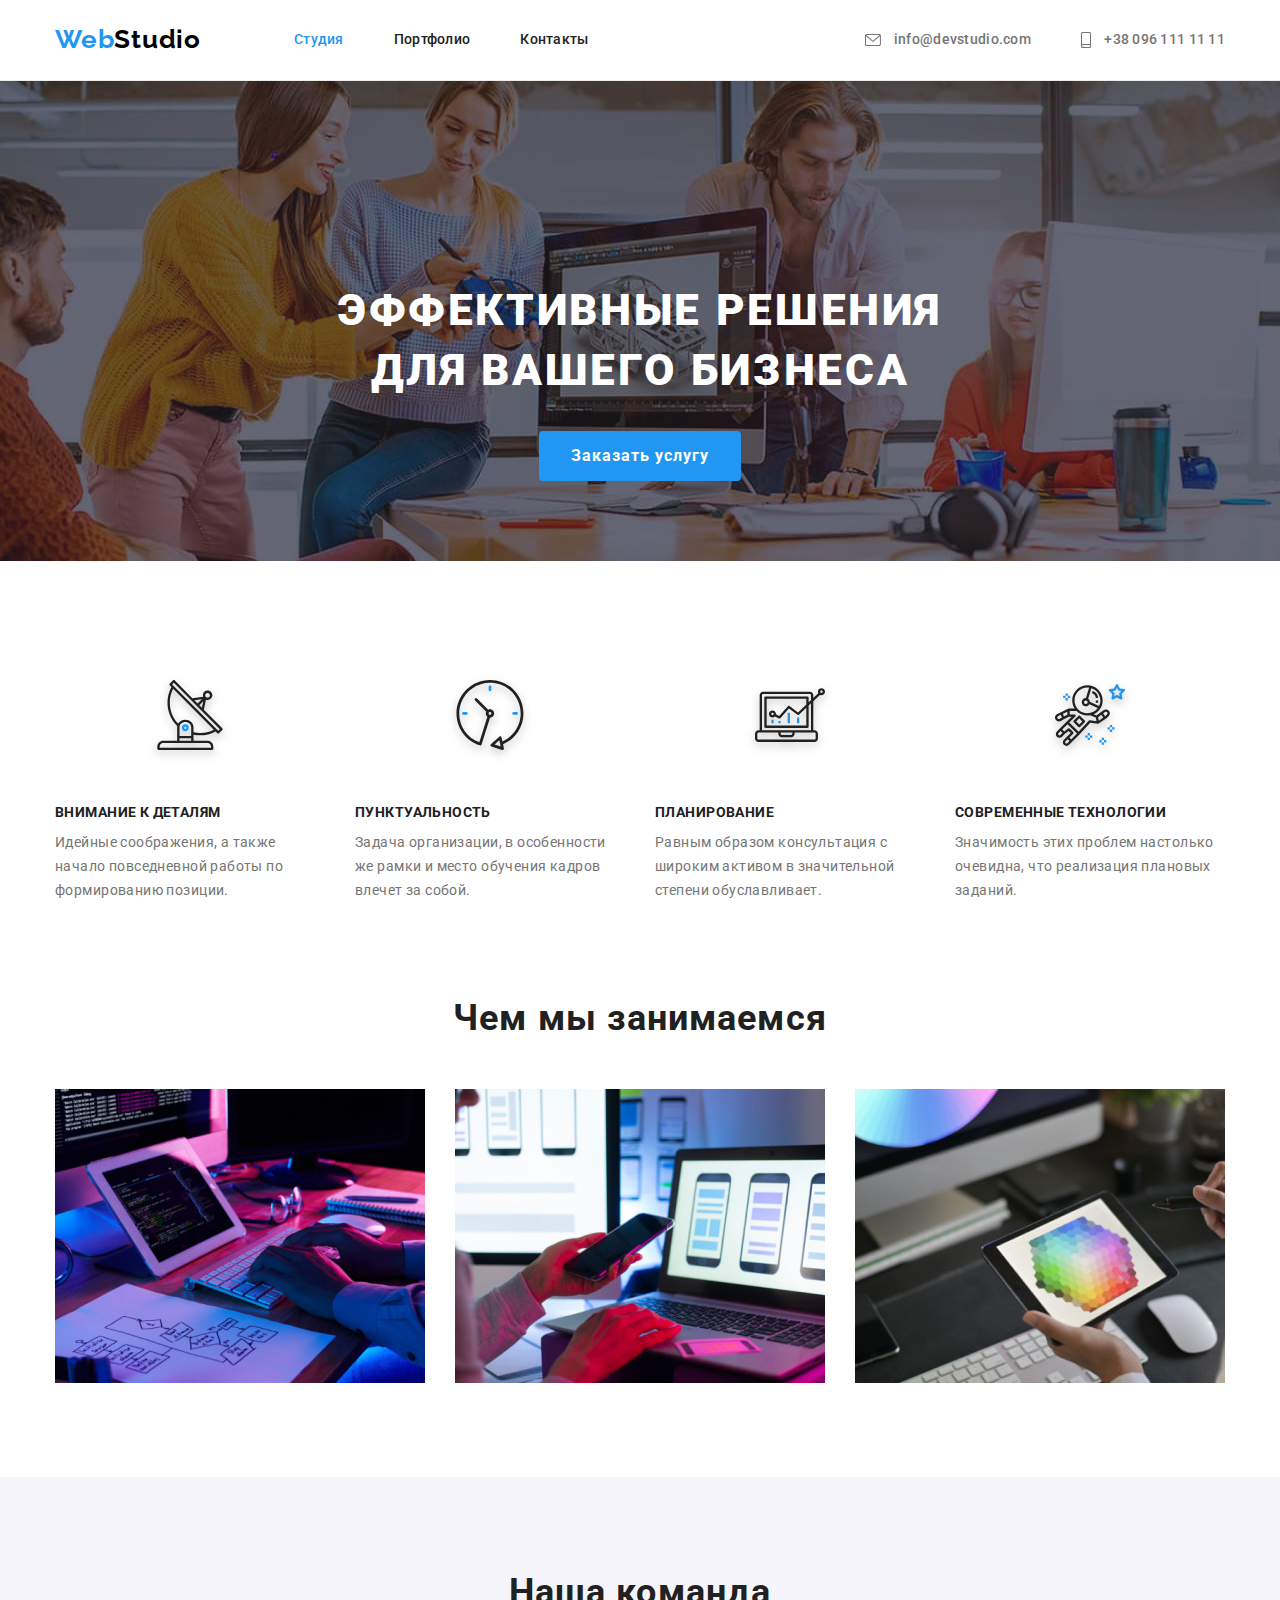
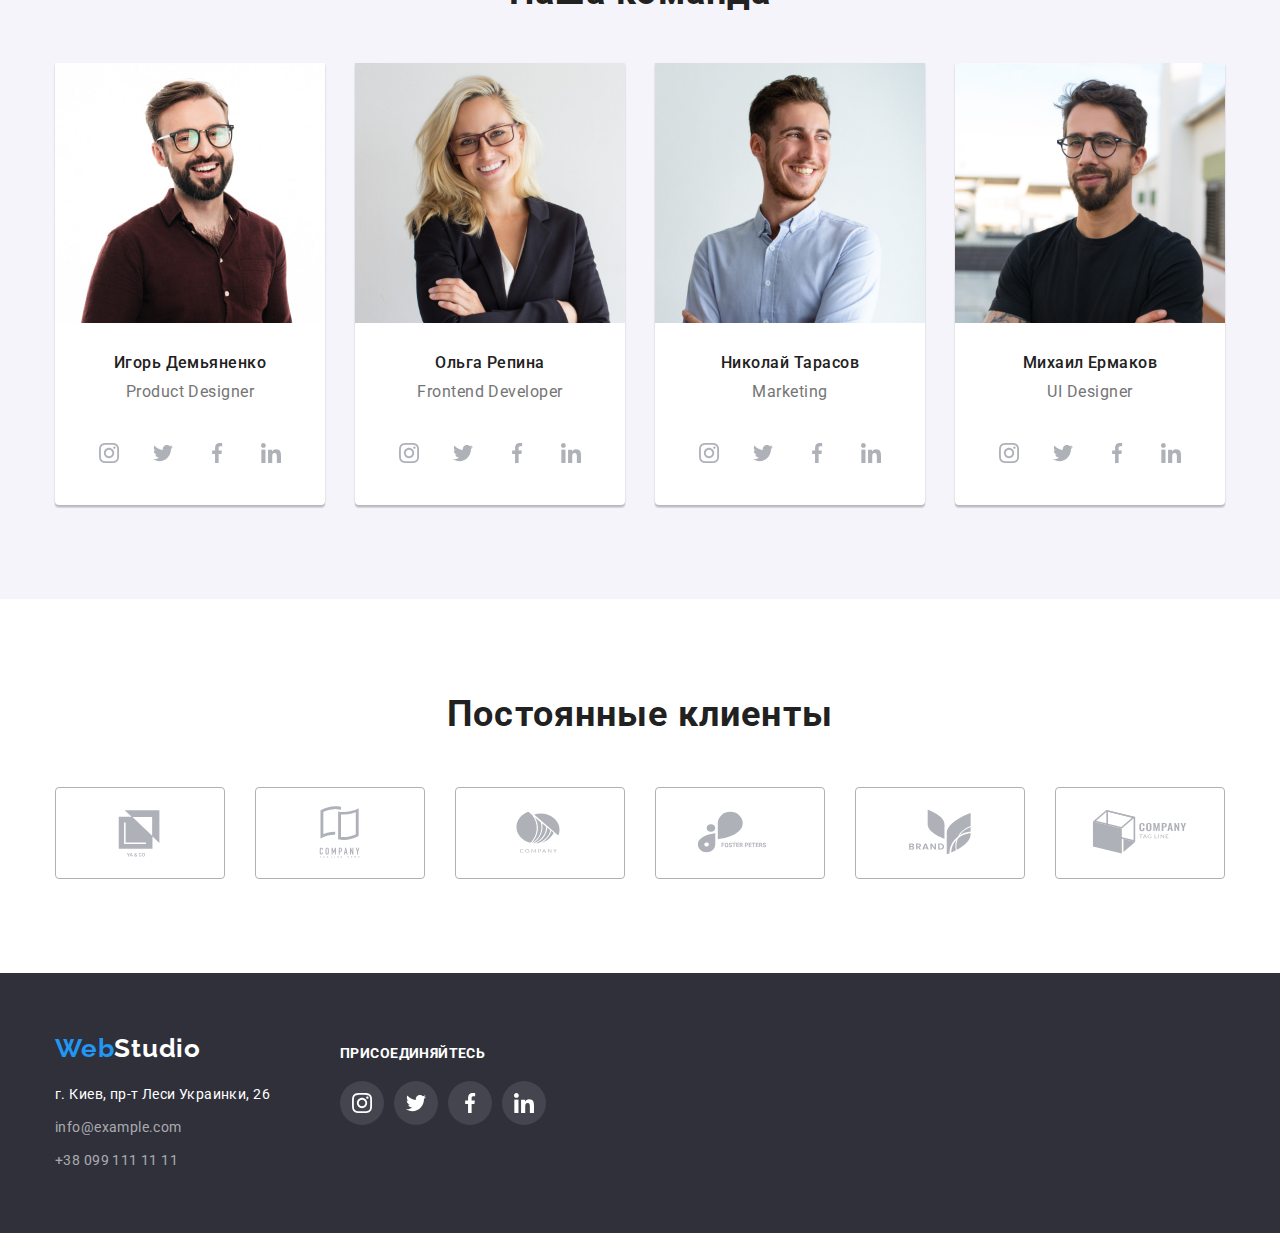
==== index.html @ 2d682869 "Копирует файлы из ДЗ-4 в ДЗ-5" ====
<!DOCTYPE html>
<html lang="ru">
<head>
  <meta charset="UTF-8" />
  <meta http-equiv="X-UA-Compatible" content="IE=edge" />
  <meta name="viewport" content="width=device-width, initial-scale=1.0" />
  <link rel="preconnect" href="https://fonts.googleapis.com">
  <link rel="preconnect" href="https://fonts.gstatic.com" crossorigin>
  <link href="https://fonts.googleapis.com/css2?family=Raleway:wght@700&family=Roboto:wght@400;500;700;900&display=swap" rel="stylesheet">
  <title>Document</title>
  <link rel="stylesheet" href="https://cdnjs.cloudflare.com/ajax/libs/modern-normalize/1.0.0/modern-normalize.min.css" />
  <link rel="stylesheet" href="./css/styles.css" />
</head>
<body>
  <!-- Header -->
  <header class="head">
    <div class="container head-navigation">
      <nav class="head-navigation">
        <a href="index.html" lang="en" class="head-navigation-logo link">Web<span class="head-navigation-logo-span">Studio</span></a>
        <ul class="head-navigation-list list">
          <li class="head-navigation-item"><a href="./index.html" class="head-navigation-list-link current link">Студия</a></li>
          <li class="head-navigation-item"><a href="./portfolio.html" class="head-navigation-list-link link">Портфолио</a></li>
          <li class="head-navigation-item"><a href=" " class="head-navigation-list-link link">Контакты</a></li>
        </ul>
      </nav>
      <!-- Header contacts -->
      <ul class="head-navigation-contacts list">
        <li class="head-navigation-contacts-item">
          <a href="mailto:info@devstudio.com" class="head-navigation-contacts-link link">
            <svg width="16px" height="12px" class="head-contacts-icon">
              <use href="./images/icons.svg#icon-11"></use>
            </svg>
            info@devstudio.com
          </a>
        </li>
        <li class="head-navigation-contacts-item">
          <a href="tel:+380961111111" class="head-navigation-contacts-link link">
            <svg width="10" height="16" class="head-contacts-icon">
              <use href="./images/icons.svg#icon-12 "></use>
            </svg>
            +38 096 111 11 11
          </a>
        </li>
      </ul>
    </div>
  </header> 
  <main>
    <!-- Герой -->
    <section class="hero">
      <div class="container">
        <h1 class="hero-main">Эффективные решения для вашего бизнеса</h1>
        <button type="button" class="hero-button" >Заказать услугу</button>
      </div>
    </section>
    <!-- Наши преимущества -->
    <section class="benefits">
      <div class="container">
        <h2 class="title-hide">Наши преимущества</h2>
        <ul class="benefits-list list">
          <li class="benefits-list-item">
            <div class="benefits-content">
              <svg width="70px" height="70px" class="benefits-icon">
                <use href="./images/icons.svg#icon-21"></use>
              </svg>
            </div>
            <h3 class="benefits-list-item-title">Внимание к деталям</h3>
            <p class="benefits-list-item-text">Идейные соображения, а также начало повседневной работы по формированию позиции.</p>
          </li>
          <li class="benefits-list-item">
            <div class="benefits-content">
              <svg width="70" height="70" class="benefits-icon">
                <use href="./images/icons.svg#icon-22"></use>
              </svg>
            </div>
            <h3 class="benefits-list-item-title">Пунктуальность</h3>
            <p class="benefits-list-item-text">Задача организации, в особенности же рамки и место обучения кадров влечет за собой.</p>
          </li>
          <li class="benefits-list-item">
            <div class="benefits-content">
              <svg width="70" height="70" class="benefits-icon">
                <use href="./images/icons.svg#icon-23"></use>
              </svg>
            </div>
            <h3 class="benefits-list-item-title">Планирование</h3>
            <p class="benefits-list-item-text">Равным образом консультация с широким активом в значительной степени обуславливает.</p>
          </li>
          <li class="benefits-list-item">
            <div class="benefits-content">
              <svg width="70" height="70" class="benefits-icon">
                <use href="./images/icons.svg#icon-24"></use>
              </svg>
            </div>
            <h3 class="benefits-list-item-title">Современные технологии</h3>
            <p class="benefits-list-item-text">Значимость этих проблем настолько очевидна, что реализация плановых заданий.</p>
          </li>
        </ul>
      </div>
    </section>
    <!-- Чем мы занимаемся -->
    <section class="wawd">
      <div class="container doing">
        <h2 class="doing-title">Чем мы занимаемся</h2>
        <ul class="doing-list list">
          <li class="doing-list-item">
            <img class="doing-list-item-image"
            src="./images/img_01.jpg"
            alt="Разработка програмного обеспечения"
            height="294"
            />
          </li>
          <li class="doing-list-item">
            <img class="doing-list-item-image"
            src="./images/img_02.jpg"
            alt="Тестирование мобильного приложения"
            height="294"
            />
          </li>
          <li class="doing-list-item">
            <img class="doing-list-item-image"
            src="./images/img_03.jpg"
            alt="Работа с палитрой цветов"
            height="294"
            />
          </li>
        </ul>
      </div>
    </section>
    <!-- Наша команда -->
    <section class="our-team">
      <div class="container">
        <h2 class="team-title">Наша команда</h2>
        <ul class="team-list list">
          <li class="team-list-item">
            <img
              src="./images/img_04.jpg"
              alt="фото-Игорь-Демьяненко"
              width="270"
            />
            <div class="team-content">
              <h3 class="team-list-item-teammate">Игорь Демьяненко</h3>
              <p class="team-list-item-position" lang="en">Product Designer</p>
            </div>
            <ul class="masters-soc-list list">
              <li class="masters-soc-item">
                <a href="" class="masters-soc-link link">
                  <svg width="20px" height="20px" class="master-soc-icon">
                    <use href="./images/icons.svg#icon-31"></use>
                  </svg>
                </a>
              </li>
              <li class="masters-soc-item">
                <a href="" class="masters-soc-link link">
                  <svg width="20px" height="20px" class="master-soc-icon">
                    <use href="./images/icons.svg#icon-32"></use>
                  </svg>
                </a>
              </li>
              <li class="masters-soc-item">
                <a href="" class="masters-soc-link link">
                  <svg width="20px" height="20px" class="master-soc-icon">
                    <use href="./images/icons.svg#icon-33"></use>
                  </svg>
                </a>
              </li>
              <li class="masters-soc-item">
                <a href="" class="masters-soc-link link">
                  <svg width="20px" height="20px" class="master-soc-icon">
                    <use href="./images/icons.svg#icon-34"></use>
                  </svg>
                </a>
              </li>
            </ul>
          </li>
          <li class="team-list-item">
            <img
              src="./images/img_05.jpg"
              alt="фото-Ольга-Репна"
              width="270"
            />
            <div class="team-content">
              <h3 class="team-list-item-teammate">Ольга Репина</h3>
              <p class="team-list-item-position" lang="en">Frontend Developer</p>
            </div>
            <ul class="masters-soc-list list">
              <li class="masters-soc-item">
                <a href="" class="masters-soc-link link">
                  <svg width="20px" height="20px" class="master-soc-icon">
                    <use href="./images/icons.svg#icon-31"></use>
                  </svg>
                </a>
              </li>
              <li class="masters-soc-item">
                <a href="" class="masters-soc-link link">
                  <svg width="20px" height="20px" class="master-soc-icon">
                    <use href="./images/icons.svg#icon-32"></use>
                  </svg>
                </a>
              </li>
              <li class="masters-soc-item">
                <a href="" class="masters-soc-link link">
                  <svg width="20px" height="20px" class="master-soc-icon">
                    <use href="./images/icons.svg#icon-33"></use>
                  </svg>
                </a>
              </li>
              <li class="masters-soc-item">
                <a href="" class="masters-soc-link link">
                  <svg width="20px" height="20px" class="master-soc-icon">
                    <use href="./images/icons.svg#icon-34"></use>
                  </svg>
                </a>
              </li>
            </ul>
          </li>
          <li class="team-list-item">
            <img
              src="./images/img_06.jpg"
              alt="фото-Николай-Тарасов"
              width="270"
            />
            <div class="team-content">
              <h3 class="team-list-item-teammate">Николай Тарасов</h3>
              <p class="team-list-item-position" lang="en">Marketing</p>
            </div>
            <ul class="masters-soc-list list">
              <li class="masters-soc-item">
                <a href="" class="masters-soc-link link">
                  <svg width="20px" height="20px" class="master-soc-icon">
                    <use href="./images/icons.svg#icon-31"></use>
                  </svg>
                </a>
              </li>
              <li class="masters-soc-item">
                <a href="" class="masters-soc-link link">
                  <svg width="20px" height="20px" class="master-soc-icon">
                    <use href="./images/icons.svg#icon-32"></use>
                  </svg>
                </a>
              </li>
              <li class="masters-soc-item">
                <a href="" class="masters-soc-link link">
                  <svg width="20px" height="20px" class="master-soc-icon">
                    <use href="./images/icons.svg#icon-33"></use>
                  </svg>
                </a>
              </li>
              <li class="masters-soc-item">
                <a href="" class="masters-soc-link link">
                  <svg width="20px" height="20px" class="master-soc-icon">
                    <use href="./images/icons.svg#icon-34"></use>
                  </svg>
                </a>
              </li>
            </ul>
          </li>
          <li class="team-list-item">
            <img
              src="./images/img_07.jpg"
              alt="фото-Михаил-Ермаков"
              width="270"
            />
            <div class="team-content">
              <h3 class="team-list-item-teammate">Михаил Ермаков</h3>
              <p class="team-list-item-position" lang="en">UI Designer</p>
            </div>
            <ul class="masters-soc-list list">
              <li class="masters-soc-item">
                <a href="" class="masters-soc-link link">
                  <svg width="20px" height="20px" class="master-soc-icon">
                    <use href="./images/icons.svg#icon-31"></use>
                  </svg>
                </a>
              </li>
              <li class="masters-soc-item">
                <a href="" class="masters-soc-link link">
                  <svg width="20px" height="20px" class="master-soc-icon">
                    <use href="./images/icons.svg#icon-32"></use>
                  </svg>
                </a>
              </li>
              <li class="masters-soc-item">
                <a href="" class="masters-soc-link link">
                  <svg width="20px" height="20px" class="master-soc-icon">
                    <use href="./images/icons.svg#icon-33"></use>
                  </svg>
                </a>
              </li>
              <li class="masters-soc-item">
                <a href="" class="masters-soc-link link">
                  <svg width="20px" height="20px" class="master-soc-icon">
                    <use href="./images/icons.svg#icon-34"></use>
                  </svg>
                </a>
              </li>
            </ul>
          </li>
        </ul>
      </div>
    </section>
    <!-- Постоянные клиенты -->
    <section class="clients">
      <div class="container">
        <h2 class="clients-title">Постоянные клиенты</h2>
        <ul class="clients-list list">
          <li class="clients-item">
            <a href="" class="clients-link">
              <svg width="106px" height="60px" class="clients-icon">
                <use href="./images/icons.svg#icon-41"></use>
              </svg>
            </a>
          </li>
          <li class="clients-item">
            <a class="clients-link" href="">
              <svg width="106px" height="60px" class="clients-icon">
                <use href="./images/icons.svg#icon-42"></use>
              </svg>
            </a>
          </li>
          <li class="clients-item">
            <a class="clients-link" href="">
              <svg width="106px" height="60px" class="clients-icon">
                <use href="./images/icons.svg#icon-43"></use>
              </svg>
            </a>
          </li>
          <li class="clients-item">
            <a class="clients-link" href="">
              <svg width="106px" height="60px" class="clients-icon">
                  <use href="./images/icons.svg#icon-44"></use>
              </svg>
            </a>
          </li>
          <li class="clients-item">
            <a class="clients-link" href="">
              <svg width="106px" height="60px" class="clients-icon">
                <use href="./images/icons.svg#icon-45"></use>
              </svg>
            </a>
          </li>
          <li class="clients-item">
            <a class="clients-link" href="">
              <svg width="106px" height="60px" class="clients-icon">
                <use href="./images/icons.svg#icon-46"></use>
              </svg>
            </a>
          </li>
        </ul>
      </div>
    </section>
  </main>
  <!-- Подвал -->
  <footer class="basement">
    <div class="container basement-container">
      <div class="footer-column">
        <a href="index.html" class="basement-link link"><span lang="en">Web<span class="basement-link-span">Studio</span></span></a>
        <address class="basement-adress">
          <p class="basement-adress-post">г. Киев, пр-т Леси Украинки, 26</p>
          <ul class="basement-adress-mt list">
            <li class="basement-adress-item">
              <a href="mailto:info@example.com" class="basement-adress-mt-link link">info@example.com</a>
            </li>
            <li class="basement-adress-item">
              <a href="tel:+380991111111" class="basement-adress-mt-link link">+38 099 111 11 11</a>
            </li>
          </ul>
        </address>
      </div>
      <div class="footer-column">
        <p class="socials-text">Присоединяйтесь</p>
        <ul class="socials-list list">
          <li class="socials-item">
            <a class="socials-link" href="">
              <svg width="20px" height="20px" class="socials-icon">
                <use href="./images/icons.svg#icon-31"></use>
              </svg>
            </a>
          </li>
          <li class="socials-item">
            <a class="socials-link" href="">
              <svg width="20px" height="20px" class="socials-icon">
                <use href="./images/icons.svg#icon-32"></use>
              </svg>
            </a>
          </li>
          <li class="socials-item">
            <a class="socials-link" href="">
              <svg width="20px" height="20px" class="socials-icon">
                <use href="./images/icons.svg#icon-33"></use>
              </svg>
            </a>
          </li>
          <li class="socials-item">
            <a class="socials-link" href="">
              <svg width="20px" height="20px" class="socials-icon">
                <use href="./images/icons.svg#icon-34"></use>
              </svg>
            </a>
          </li>
        </ul>
      </div>
    </div>
  </footer>
</body>
</html>
---- css/styles.css ----
:root {
  --color-head: #212121;
  --color-accent: #2196F3;
  --color-hover: #188CE8;
  --color-black: #000000;
  --color-gray: #757575;
  --color-white: #FFFFFF;
  --color-team: #F5F4FA;
  --color-basement: #2F303A;
  --color-alpha: rgba(255, 255, 255, 0.6);
  --color-icon: #AFB1B8;
  --shadows: 0px 3px 1px rgba(0, 0, 0, 0.1), 0px 1px 2px rgba(0, 0, 0, 0.08), 0px 2px 2px rgba(0, 0, 0, 0.12);
}

body {
  font-family: 'Roboto', sans-serif;
  color: var(--color-white);
  background-color: var(--color-white);
}

/* Доп. класс для снятия подчеркиваний со ссылок */
.link {
  text-decoration: none
}

/* Доп. класс для удаления точек */
.list {
  padding: 0;
  margin: 0;
  list-style: none;
}

p, h1, h2, h3, h4, h5, h6 {
  margin: 0;
}

.container {
  width: 1200px;
  padding: 0 15px;
  margin: 0 auto;
}

img {
  display: block;
  max-width: 100%;
  height: auto;
}

/* ----------HEADER---------- */

.head {
  border-bottom: 1px solid #ececec;
  align-items: center;
}

.head-navigation {
  display: flex;
  align-items: center;
}

.head-navigation-logo {
  display: block;
  font-family: 'Raleway', sans-serif;
  font-weight: 700;
  font-size: 26px;
  line-height: 1.19;
  letter-spacing: 0.03em;
  color: var(--color-accent);
  padding: 24px 0 25px 0;
  margin-right: 93px;
}

.head-navigation-logo-span {
  color: var(--color-black);
}

.head-navigation-list {
  display: block;
  display: flex;
}

.head-navigation-item:not(:last-child) {
  margin-right: 50px;
}

.head-navigation-list-link {
  padding-top: 32px;
  padding-bottom: 32px;
  display: block;
  font-weight: 500;
  font-size: 14px;
  line-height: 1.14;
  letter-spacing: 0.02em;
  color: var(--color-head);
}

/* Подсветка текущей страницы */
.current {
  color: var(--color-accent);
}

.head-navigation-list-link:hover,
.head-navigation-list-link:focus {
  color: var(--color-accent);
}

.head-navigation-contacts {
  display: flex;
  margin-left: auto;
  align-items: center;
}

.head-navigation-contacts-item:not(:last-child) {
  margin-right: 50px;
}

.head-navigation-contacts-link {
  display: block;
  padding-top: 32px;
  padding-bottom: 32px;
  font-weight: 500;
  font-size: 14px;
  line-height: 1.14;  
  letter-spacing: 0.02em;
  color: var(--color-gray);
}

.head-navigation-contacts-link:focus,
.head-navigation-contacts-link:hover{
  color: var(--color-accent);
}

.head-contacts-icon {
  margin-right: 10px;
  vertical-align: middle;
  fill: currentColor;
  /* fill: rgba(175, 177, 184, 1); */
}

/* ----------ГЕРОЙ---------- */

.hero {
  max-width: 1600px;
  height: 480px;
  margin-left: auto;
  margin-right: auto;
  background-image: linear-gradient(
    to right,
    rgba(47, 48, 58, 0.4),
    rgba(47, 48, 58, 0.4)
  ),
  url(../images/img_00.jpg);
  background-position: center;
  background-repeat: no-repeat;
  padding: 200px 0;
  text-align: center;
  background-color: var(--color-basement);
}

.hero-main {
  width: 670px;
  margin: 0 auto 30px auto;
  font-family: 'Roboto';
  font-weight: 900;
  font-size: 44px;
  line-height: 1.36;
  text-align: center;
  letter-spacing: 0.06em;
  text-transform: uppercase;
  color: var(--color-white);
}

.hero-button {
  display: inline-block;
  padding: 10px 32px;
  border-radius: 4px;
  min-width: 200px;
  text-align: center;
  font-family: Inherit;
  font-weight: 700;
  font-size: 16px;
  line-height: 1.88;
  letter-spacing: 0.06em;
  border: none;
  background-color: var(--color-accent);
  color: var(--color-white);
  cursor: pointer;
}

.hero-button:hover,
.hero-button:focus {
background-color: var(--color-hover);
}

/* ----------НАШИ ПРИИМЦЩЕСТВА---------- */

/* Скрытый заголовок */
.title-hide {
  position: absolute;
  white-space: nowrap;
  width: 1px;
  height: 1px;
  overflow: hidden;
  border: 0;
  padding: 0;
  clip: rect(0 0 0 0);
  clip-path: inset(50%);
  margin: -1px;
}

.benefits {
  background-color: var(--color-white);
  padding-top: 94px;
  padding-bottom: 94px;
}

.benefits-list {
  display: flex;
  justify-content: space-between;
}

.benefits-list-item {
  flex-basis: calc((100% - 3 * 30px) / 4);
}

.benefits-content {
  display: flex;
  width: 270px;
  height: 120px;
  justify-content: center;
  align-items: center;
  background-color: var(--nav-button-backgroud-color);
  border-radius: 4px;
  margin-bottom: 30px;
}

.benefits-list-item + .benefits-list-item {
  margin-left: 30px;
}

.benefits-list-item-title {
  margin-bottom: 10px;
  font-size: 14px;
  line-height: 1.14;
  letter-spacing: 0.03em;
  text-transform: uppercase;
  color: var(--color-head);
}

.benefits-list-item-text {
  font-size: 14px;
  line-height: 1.71;
  letter-spacing: 0.03em;
  color: var(--color-gray);
}

.benefits-icon{
  border-radius: 4px;
  filter: drop-shadow(0px 4px 4px rgba(0, 0, 0, 0.25));
}

/* ----------ЧЕМ МЫ ЗАНИМАЕМСЯ---------- */

.wawd {
  padding-bottom: 94px;
}

.doing-title {
  margin-bottom: 50px;
  font-size: 36px;
  line-height: 1.17;
  text-align: center;
  letter-spacing: 0.03em;
  color: var(--color-head);
}

.doing-list {
  display: flex;
}

.doing-list-item:not(:last-child) {
  margin-right: 30px;
}

/* 2й вариант */
/* .doing-list-item + .doing-list-item{
  margin-left: 30px;
} */

/* ----------НАША КОМАНДА---------- */

.our-team{
  background-color: var(--color-team);
  padding-top: 94px;
  padding-bottom: 94px; 
  }

.team-title {
  margin-bottom: 50px;
  font-size: 36px;
  line-height: 1.17;
  text-align: center;
  letter-spacing: 0.03em;
  color: var(--color-head);
}

.team-list {
  display: flex;
}

.team-list-item {
  min-width: 270px;
  box-shadow: var(--shadows);
  border-radius: 0px 0px 4px 4px;
  background-color: var(--color-white);
}

.team-list-item + .team-list-item{
  margin-left: 30px;
}

.team-content {
  padding-bottom: 30px;
  padding-top: 30px;
}

.team-list-item-teammate {
  margin-bottom: 10px;
  font-weight: 500;
  font-size: 16px;
  line-height: 1.19;
  text-align: center;
  letter-spacing: 0.03em;
  color: var(--color-head);
}

.team-list-item-position {
  font-size: 16px;
  line-height: 1.19;
  text-align: center;
  letter-spacing: 0.03em;
  color: var(--color-gray);   
}

.masters-soc-list {
  display: flex;
  justify-content: center;
  padding-bottom: 30px;
}

.masters-soc-item {
  width: 44px;
  height: 44px;
  margin-left: 10px;
}

.masters-soc-link {
  display: flex;
  align-items: center;
  justify-content: center;
  width: 100%;
  height: 100%;
  border-radius: 50%;
}

.masters-soc-item:first-child {
  margin-left: 0;
}

.master-soc-icon {
  fill: rgba(175, 177, 184, 1);
}

.masters-soc-link:hover,
.masters-soc-link:focus{
  background-color: var(--color-accent);
}

.masters-soc-link:hover .master-soc-icon,
.masters-soc-link:focus .master-soc-icon {
  fill: var(--color-white);
}

/* ----------Портфолио---------- */

.filter {
  padding: 94px 0;
}

.btns {
  display: flex;
  justify-content: center;
  margin-bottom: 50px;
}

.btns-item + .btns-item {
  margin-left: 10px;
}

.btns-item-klick {
  font-family: Inherit;
  font-weight: 500;
  font-size: 16px;  
  line-height: 1.6;
  letter-spacing: 0.03em;
  color: var(--color-head);
  background-color: var(--color-team);
  cursor: pointer;
  text-align: center;
  border: 0;
  border-radius: 4px;
  padding: 6px 22px;
}

/* Подсветка первой кнопки */
.first {
  box-shadow: var(--shadows);
  color: var(--color-white);
  background-color: var(--color-accent);
}

.btns-item-klick:hover,
.btns-item-klick:focus {
  box-shadow: var(--shadows);
  background-color: var(--color-accent);
  color: var(--color-white);
}

.portfolio-list {
  display: flex;
  flex-wrap: wrap;
  margin-top: -30px;
  margin-left: -30px;
}

.portfolio-list-item {
  flex-basis: calc(100% / 3 - 30px);
  margin-top: 30px;
  margin-left: 30px; 
}

.portfolio-list-item-title {
  font-size: 18px;
  line-height: 2;
  letter-spacing: 0.06em;
  color: var(--color-head);
}

.portfolio-list-item-description {
  font-size: 16px;
  line-height: 1.88;
  letter-spacing: 0.03em;
  color: var(--color-gray);
}

.portfolio-list-item-content {
  padding: 20px 24px;
  border-bottom: 1px solid #EEEEEE;
  border-left: 1px solid #EEEEEE;
  border-right: 1px solid #EEEEEE;
}

/* ---------ПОСТОЯННЫЕ КЛИЕНТЫ---------- */

.clients {
  padding-top: 94px;
  padding-bottom: 94px;
  text-align: center;
}

.clients-title {
  margin-bottom: 50px;
  font-family: "Roboto";
  font-style: normal;
  color: var(--color-head);
  font-weight: 700;
  font-size: 36px;
  line-height: 1.2;
  letter-spacing: 0.03em;
}

.clients-list{
  display: flex;
}

.clients-item + .clients-item{
  margin-left: 30px;
}

.clients-link{
  width: 170px;
  height: 92px;
  display: flex;
  justify-content: center;
  align-items: center;
  border: 1px solid var(--color-icon) ;
  border-radius: 4px;
  color: var(--color-icon);
}

.clients-icon {
  display: flex;
  fill: rgba(175, 177, 184, 1)
}

.clients-link:hover,
.clients-link:focus {
color: var(--color-accent);
border-color: var(--color-accent);
}

.clients-link:hover .clients-icon,
.clients-link:focus .clients-icon {
  fill: var(--color-accent);
}

/* ----------ПОДВАЛ---------- */

.basement {
  padding-top: 60px;
  padding-bottom: 60px;
  background-color: var(--color-basement);
}

.basement-container {
  display: flex;
}

.basement-link {
  display: inline-block;
  margin-bottom: 20px;
  font-family: 'Raleway';
  font-weight: 700;
  font-size: 26px;
  line-height: 1.19;
  letter-spacing: 0.03em;
  color: var(--color-accent);
}

.basement-link-span{
  display: inline-block;
  color: var(--color-white);
}

.basement-adress-post {
  margin-bottom: 9px;
  display: block;
  font-style: normal;
  font-size: 14px;
  line-height: 1.71;
  letter-spacing: 0.03em;
  color: var(--color-white);
}

.basement-adress-mt-link {
  font-style: normal;
  font-size: 14px;
  line-height: 1.71;
  letter-spacing: 0.03em;
  color: var(--color-alpha);
}

.basement-adress-item:not(:last-child) {
  margin-bottom: 9px;
}

.basement-adress-mt-link:hover,
.basement-adress-mt-link:focus {
  color: var(--color-accent);
}

.footer-column + .footer-column{
  margin-left: 70px;
  margin-top: 12px;
}

.socials-text {
  color: var(--color-white);
  font-weight: 700;
  font-size: 14px;
  line-height: 1.15;
  letter-spacing: 0.03em;
  text-transform: uppercase;
  margin-bottom: 20px;
}

.socials-list {
  display: flex;
}

.socials-item {

}

.socials-item + .socials-item {
  margin-left: 10px;
}

.socials-link {
  width: 44px;
  height: 44px;
  display: flex;
  justify-content: center;
  align-items: center;
  border-radius: 50%;
  color: var(--color-white);
  background-color: rgba(255, 255, 255, 0.1);
}

.socials-link:hover,
.socials-link:focus{
  background-color: var(--color-accent);
}

.socials-link:hover .socials-icon,
.socials-link:focus .socials-icon{
  fill: var(--color-white);
}

.socials-icon {
  width: 20px;
  height: 20px;
  fill: var(--color-white);
}
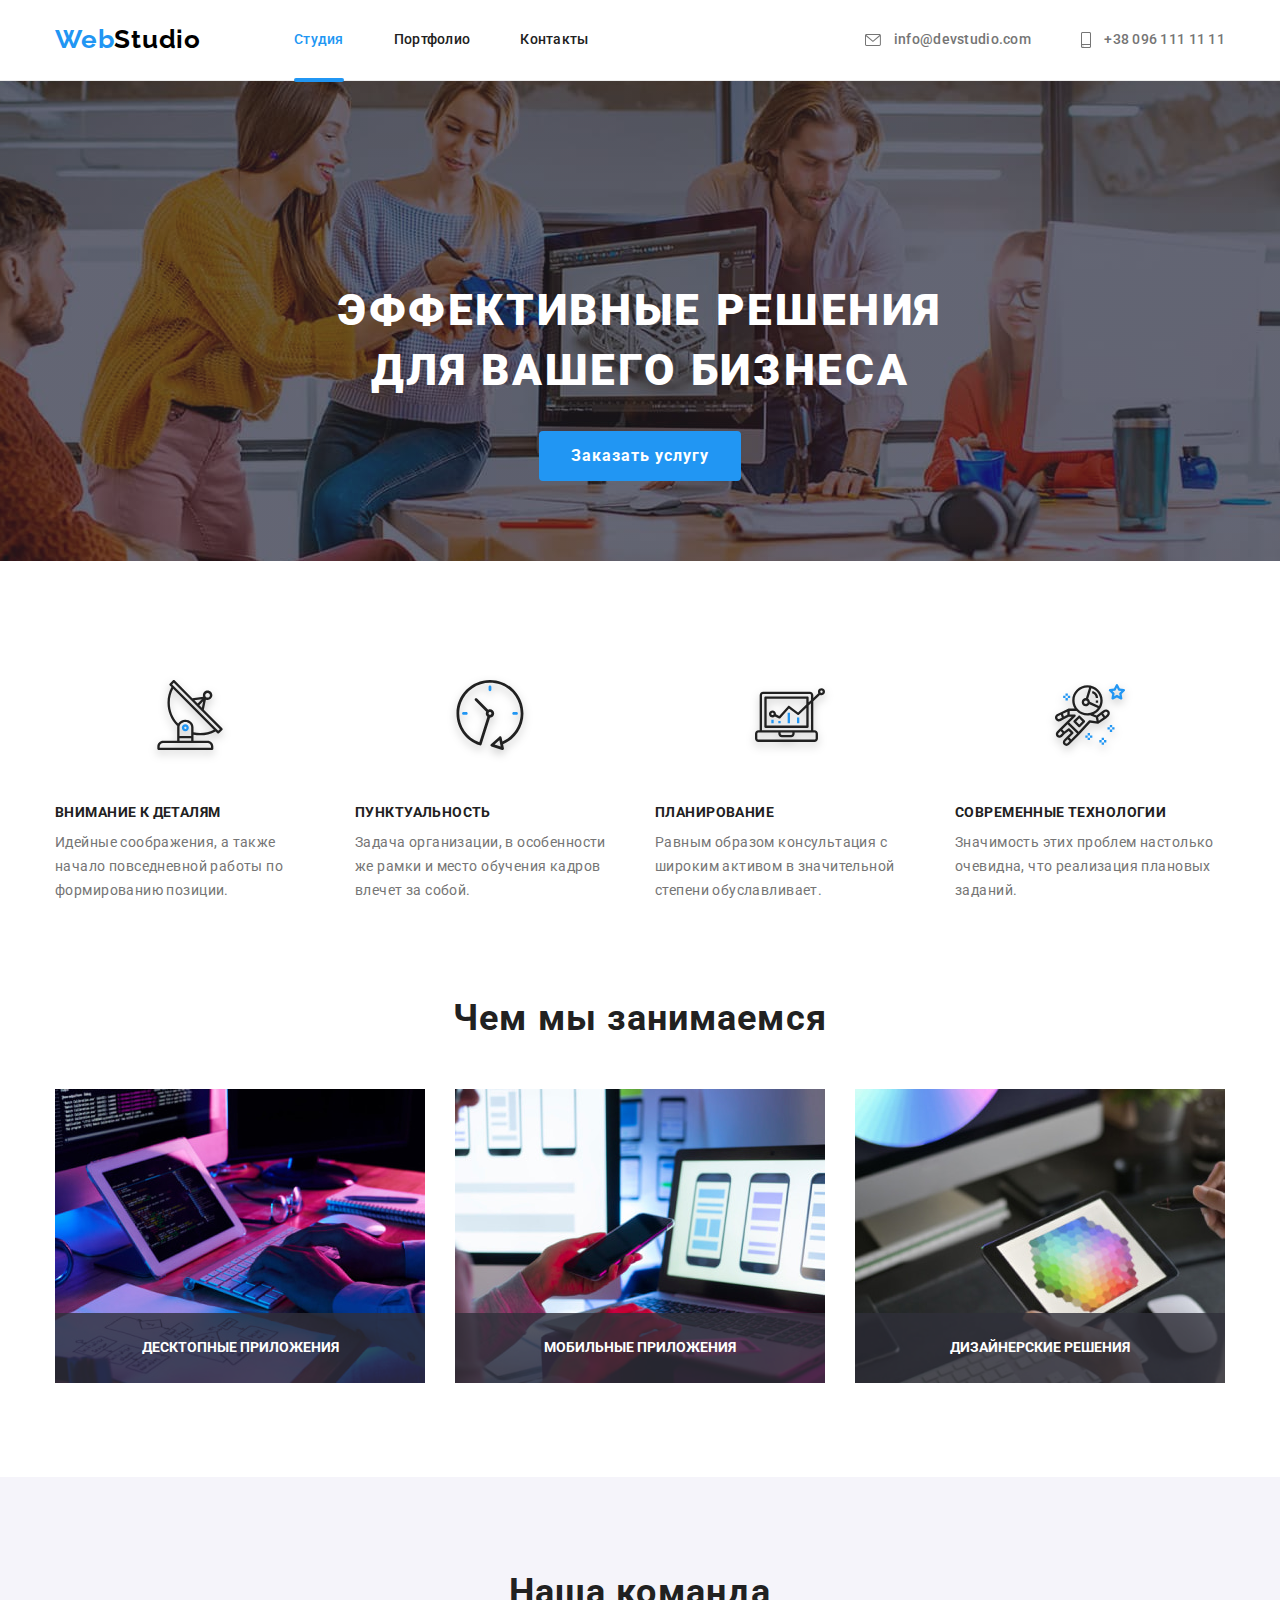
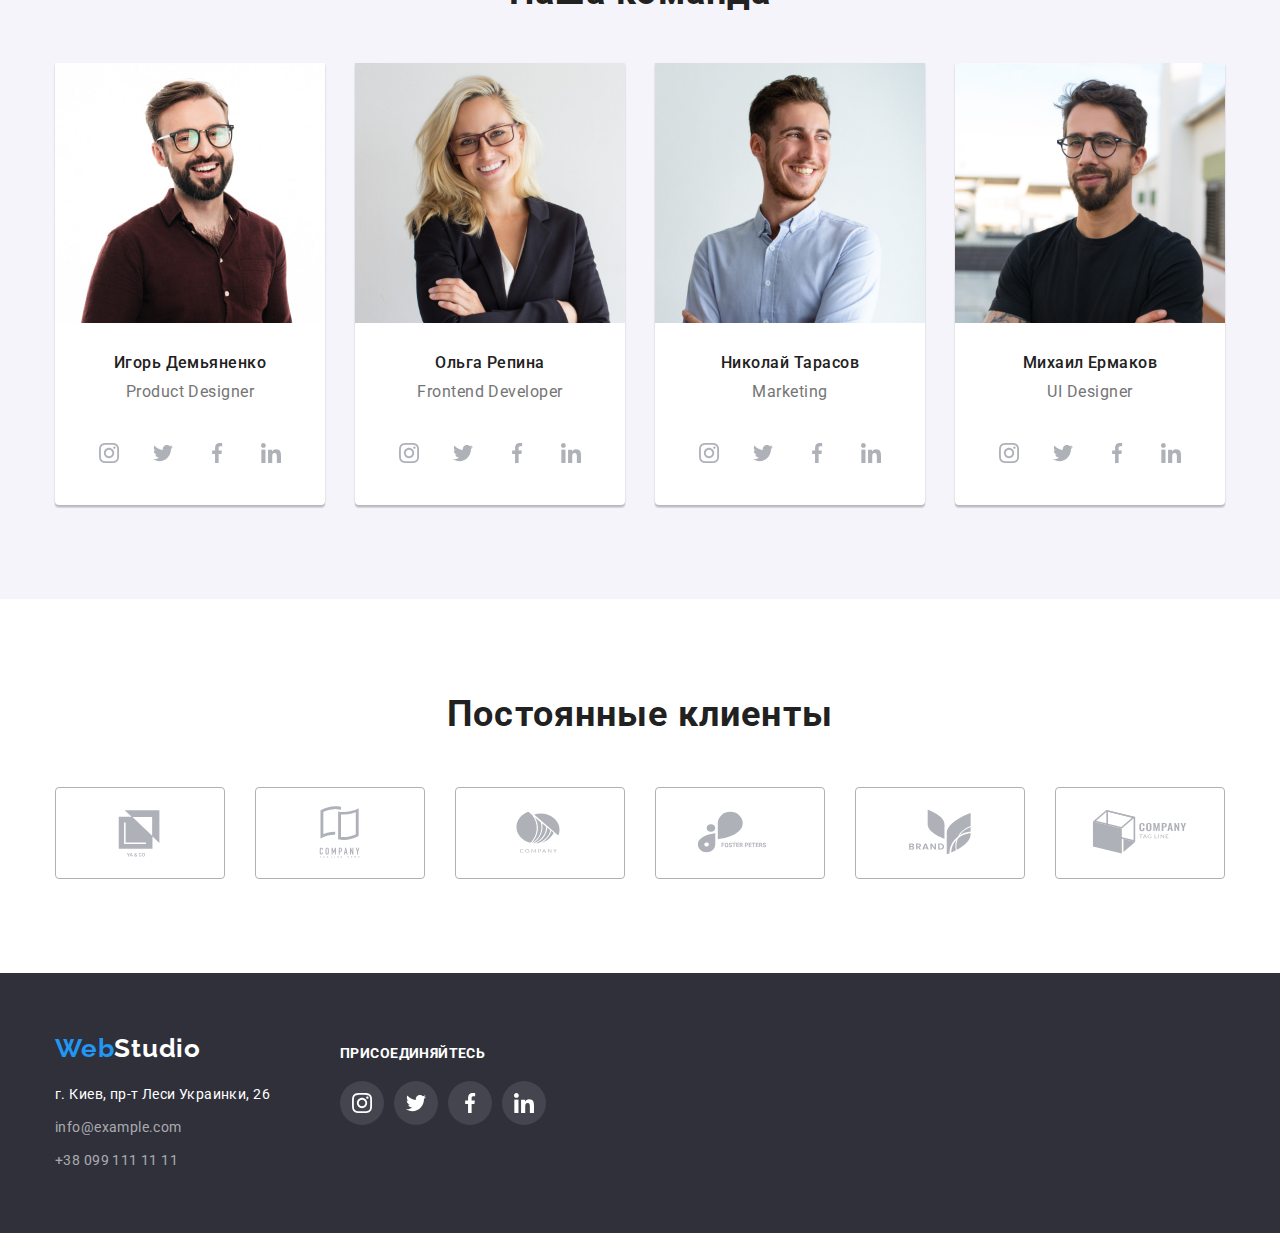
==== commit f61fb255: "Выполнение ДЗ-5" ====
--- a/index.html
+++ b/index.html
@@ -18,9 +18,21 @@
       <nav class="head-navigation">
         <a href="index.html" lang="en" class="head-navigation-logo link">Web<span class="head-navigation-logo-span">Studio</span></a>
         <ul class="head-navigation-list list">
-          <li class="head-navigation-item"><a href="./index.html" class="head-navigation-list-link current link">Студия</a></li>
-          <li class="head-navigation-item"><a href="./portfolio.html" class="head-navigation-list-link link">Портфолио</a></li>
-          <li class="head-navigation-item"><a href=" " class="head-navigation-list-link link">Контакты</a></li>
+          <li class="head-navigation-item">
+            <a href="./index.html" class="head-navigation-list-link current link">
+              Студия
+            </a>
+          </li>
+          <li class="head-navigation-item">
+            <a href="./portfolio.html" class="head-navigation-list-link link">
+              Портфолио
+            </a>
+          </li>
+          <li class="head-navigation-item">
+            <a href=" " class="head-navigation-list-link link">
+              Контакты
+            </a>
+          </li>
         </ul>
       </nav>
       <!-- Header contacts -->
@@ -49,7 +61,7 @@
     <section class="hero">
       <div class="container">
         <h1 class="hero-main">Эффективные решения для вашего бизнеса</h1>
-        <button type="button" class="hero-button" >Заказать услугу</button>
+        <button type="button" class="hero-button" data-modal-open>Заказать услугу</button>
       </div>
     </section>
     <!-- Наши преимущества -->
@@ -103,24 +115,27 @@
         <ul class="doing-list list">
           <li class="doing-list-item">
             <img class="doing-list-item-image"
-            src="./images/img_01.jpg"
-            alt="Разработка програмного обеспечения"
-            height="294"
-            />
+              src="./images/img_01.jpg"
+              alt="Разработка програмного обеспечения"
+              height="294"
+            />
+            <p class="galery-description">Десктопные приложения</p>
           </li>
           <li class="doing-list-item">
             <img class="doing-list-item-image"
-            src="./images/img_02.jpg"
-            alt="Тестирование мобильного приложения"
-            height="294"
-            />
+              src="./images/img_02.jpg"
+              alt="Тестирование мобильного приложения"
+              height="294"
+            />
+            <p class="galery-description">Мобильные приложения</p>
           </li>
           <li class="doing-list-item">
             <img class="doing-list-item-image"
-            src="./images/img_03.jpg"
-            alt="Работа с палитрой цветов"
-            height="294"
-            />
+              src="./images/img_03.jpg"
+              alt="Работа с палитрой цветов"
+              height="294"
+            />
+            <p class="galery-description">Дизайнерские решения</p>
           </li>
         </ul>
       </div>
@@ -399,6 +414,17 @@
         </ul>
       </div>
     </div>
-  </footer>
+  </footer> 
+  <!-- бекдроп -->
+  <div class="backdrop is-hidden" data-modal>
+    <div class="modal-window">
+      <button class="button close" data-modal-close>
+        <svg width="18px" height="18px" class="close-icon">
+          <use href="./images/icons.svg#x"></use>
+        </svg>
+      </button>
+    </div>
+  </div>
+  <script src="./js/modal.js"></script>
 </body>
 </html>
--- a/css/styles.css
+++ b/css/styles.css
@@ -79,10 +79,6 @@
   display: flex;
 }
 
-.head-navigation-item:not(:last-child) {
-  margin-right: 50px;
-}
-
 .head-navigation-list-link {
   padding-top: 32px;
   padding-bottom: 32px;
@@ -94,15 +90,83 @@
   color: var(--color-head);
 }
 
+.head-navigation-item:not(:last-child) {
+  margin-right: 50px;
+}
+
 /* Подсветка текущей страницы */
 .current {
+  position: relative;
   color: var(--color-accent);
+}
+
+.current::after {
+  content: "";
+  display: block;
+  position: absolute;
+  left: 0;
+  bottom: -1.75px;
+  width: 100%;
+  height: 4px;
+  background-color: var(--color-accent);
+  border-radius: 2px;
 }
 
 .head-navigation-list-link:hover,
 .head-navigation-list-link:focus {
   color: var(--color-accent);
 }
+
+/* Модальное окно */
+
+.backdrop {
+  position: fixed;
+  top: 0;
+  left: 0;
+  width: 100%;
+  height: 100%;
+  background-color: rgba(0, 0, 0, 0.2);
+}
+
+.backdrop.is-hidden {
+  opacity: 0;
+  transition: opacity 250ms cubic-bezier(0.4, 0, 0.2, 1);
+  pointer-events: none;
+}
+
+.backdrop.is-hidden .modal-window {
+  transform: translate(-50%, -50%) scale(0);
+}
+
+.modal-window {
+  position: absolute;
+  left: 50%;
+  top: 50%;
+  min-width: 528px;
+  min-height: 581px;
+  opacity: 1;
+  visibility: visible;
+  background-color: var(--color-white);
+  transform: translate(-50%, -50%) scale(1);
+  transition: transform 250ms cubic-bezier(0.4, 0, 0.2, 1);
+}
+
+.button.close {
+  position: absolute;
+  right: 8px;
+  top: 8px;
+  display: flex;
+  justify-content: center;
+  align-items: center;
+  width: 30px;
+  height: 30px;
+  border: 1px solid rgba(0, 0, 0, 0.1);
+  border-radius: 50%;
+  cursor: pointer;
+  background-color: var(--color-white);
+}
+
+/* Контакты */
 
 .head-navigation-contacts {
   display: flex;
@@ -157,6 +221,17 @@
   background-color: var(--color-basement);
 }
 
+/* .overlay {
+  margin: 0 auto;
+  max-width: 1600px;
+  height: 600px;
+  background-image: linear-gradient(to top, rgba(47, 48, 58, 0.4), rgba(47, 48, 58, 0.4)),
+    url(../images/img_00-2.jpg);
+  background-repeat: no-repeat;
+  background-size: cover;
+  background-position: center;
+} */
+
 .hero-main {
   width: 670px;
   margin: 0 auto 30px auto;
@@ -182,9 +257,10 @@
   line-height: 1.88;
   letter-spacing: 0.06em;
   border: none;
+  color: var(--color-white);
   background-color: var(--color-accent);
-  color: var(--color-white);
   cursor: pointer;
+  transition: background-color 250ms cubic-bezier(0.4, 0, 0.2, 1);
 }
 
 .hero-button:hover,
@@ -265,6 +341,11 @@
   padding-bottom: 94px;
 }
 
+/* .wawd img {
+  display: block;
+  max-width: 100%;
+} */
+
 .doing-title {
   margin-bottom: 50px;
   font-size: 36px;
@@ -278,6 +359,10 @@
   display: flex;
 }
 
+.doing-list-item {
+  position: relative;
+}
+
 .doing-list-item:not(:last-child) {
   margin-right: 30px;
 }
@@ -286,6 +371,22 @@
 /* .doing-list-item + .doing-list-item{
   margin-left: 30px;
 } */
+
+.galery-description {
+  display: flex;
+  justify-content: center;
+  align-items: center;
+  height: 70px;
+  width: 100%;
+  position: absolute;
+  bottom: 0;
+  font-weight: 700;
+  font-size: 14px;
+  line-height: 1.14;
+  text-transform: uppercase;
+  color: var(--color-white);
+  background-color: rgba(47, 48, 58, 0.8);
+}
 
 /* ----------НАША КОМАНДА---------- */
 
@@ -379,85 +480,6 @@
 .masters-soc-link:hover .master-soc-icon,
 .masters-soc-link:focus .master-soc-icon {
   fill: var(--color-white);
-}
-
-/* ----------Портфолио---------- */
-
-.filter {
-  padding: 94px 0;
-}
-
-.btns {
-  display: flex;
-  justify-content: center;
-  margin-bottom: 50px;
-}
-
-.btns-item + .btns-item {
-  margin-left: 10px;
-}
-
-.btns-item-klick {
-  font-family: Inherit;
-  font-weight: 500;
-  font-size: 16px;  
-  line-height: 1.6;
-  letter-spacing: 0.03em;
-  color: var(--color-head);
-  background-color: var(--color-team);
-  cursor: pointer;
-  text-align: center;
-  border: 0;
-  border-radius: 4px;
-  padding: 6px 22px;
-}
-
-/* Подсветка первой кнопки */
-.first {
-  box-shadow: var(--shadows);
-  color: var(--color-white);
-  background-color: var(--color-accent);
-}
-
-.btns-item-klick:hover,
-.btns-item-klick:focus {
-  box-shadow: var(--shadows);
-  background-color: var(--color-accent);
-  color: var(--color-white);
-}
-
-.portfolio-list {
-  display: flex;
-  flex-wrap: wrap;
-  margin-top: -30px;
-  margin-left: -30px;
-}
-
-.portfolio-list-item {
-  flex-basis: calc(100% / 3 - 30px);
-  margin-top: 30px;
-  margin-left: 30px; 
-}
-
-.portfolio-list-item-title {
-  font-size: 18px;
-  line-height: 2;
-  letter-spacing: 0.06em;
-  color: var(--color-head);
-}
-
-.portfolio-list-item-description {
-  font-size: 16px;
-  line-height: 1.88;
-  letter-spacing: 0.03em;
-  color: var(--color-gray);
-}
-
-.portfolio-list-item-content {
-  padding: 20px 24px;
-  border-bottom: 1px solid #EEEEEE;
-  border-left: 1px solid #EEEEEE;
-  border-right: 1px solid #EEEEEE;
 }
 
 /* ---------ПОСТОЯННЫЕ КЛИЕНТЫ---------- */
@@ -514,6 +536,134 @@
   fill: var(--color-accent);
 }
 
+/* ----------Портфолио---------- */
+
+.filter {
+  padding: 94px 0;
+}
+
+.btns {
+  display: flex;
+  justify-content: center;
+  margin-bottom: 50px;
+}
+
+.btns-item + .btns-item {
+  margin-left: 10px;
+}
+
+.btns-item-klick {
+  font-family: Inherit;
+  font-weight: 500;
+  font-size: 16px;  
+  line-height: 1.6;
+  letter-spacing: 0.03em;
+  color: var(--color-head);
+  background-color: var(--color-team);
+  cursor: pointer;
+  text-align: center;
+  border: 0;
+  border-radius: 4px;
+  padding: 6px 22px;
+}
+
+/* Подсветка первой кнопки */
+.first {
+  box-shadow: var(--shadows);
+  color: var(--color-white);
+  background-color: var(--color-accent);
+}
+
+.btns-item-klick:hover,
+.btns-item-klick:focus {
+  box-shadow: var(--shadows);
+  background-color: var(--color-accent);
+  color: var(--color-white);
+}
+
+/* Карточки в портфолио */
+
+.portfolio-list {
+  display: flex;
+  flex-wrap: wrap;
+  margin-top: -30px;
+  margin-left: -30px;
+}
+
+.portfolio-list-item {
+  flex-basis: calc(100% / 3 - 30px);
+  margin-top: 30px;
+  margin-left: 30px; 
+}
+
+.portfolio-list-item-link {
+  display: block;
+  transition: 250ms cubic-bezier(0.4, 0, 0.2, 1);
+} 
+
+.portfolio-list-item-link:hover,
+.portfolio-list-item-link:focus {
+  box-shadow: 0px 1px 1px rgba(0, 0, 0, 0.12), 0px 4px 4px rgba(0, 0, 0, 0.06),
+    1px 4px 6px rgba(0, 0, 0, 0.16);;
+}
+
+.portfolio-list-item-link:hover .description-wrapper,
+.portfolio-list-item-link:focus .description-wrapper {
+  transform: translateY(0);
+}
+
+.project-figure {
+  position: relative;
+  overflow: hidden;
+}
+
+.portfolio-list-item-images {
+  display: block;
+  width: 100%;
+  height: 100%;
+}
+
+.description-wrapper {
+  display: flex;
+  justify-content: center;
+  align-items: center;
+  position: absolute;
+  top: 0;
+  width: 100%;
+  height: 100%;
+  transform: translateY(101%);
+  transition: transform 250ms cubic-bezier(0.4, 0, 0.2, 1);
+  background-color: rgba(33, 150, 243, 0.9);
+}
+
+.project-description {
+  width: 322px;
+  font-size: 18px;
+  line-height: 1.56;
+  color: var(--color-white);
+}
+
+.portfolio-list-item-content {
+  padding: 20px 24px;
+  border-bottom: 1px solid #EEEEEE;
+  border-left: 1px solid #EEEEEE;
+  border-right: 1px solid #EEEEEE;
+}
+
+.portfolio-list-item-title {
+  font-size: 18px;
+  line-height: 2;
+  letter-spacing: 0.06em;
+  color: var(--color-head);
+}
+
+.portfolio-list-item-description {
+  font-size: 16px;
+  line-height: 1.88;
+  letter-spacing: 0.03em;
+  color: var(--color-gray);
+}
+
 /* ----------ПОДВАЛ---------- */
 
 .basement {
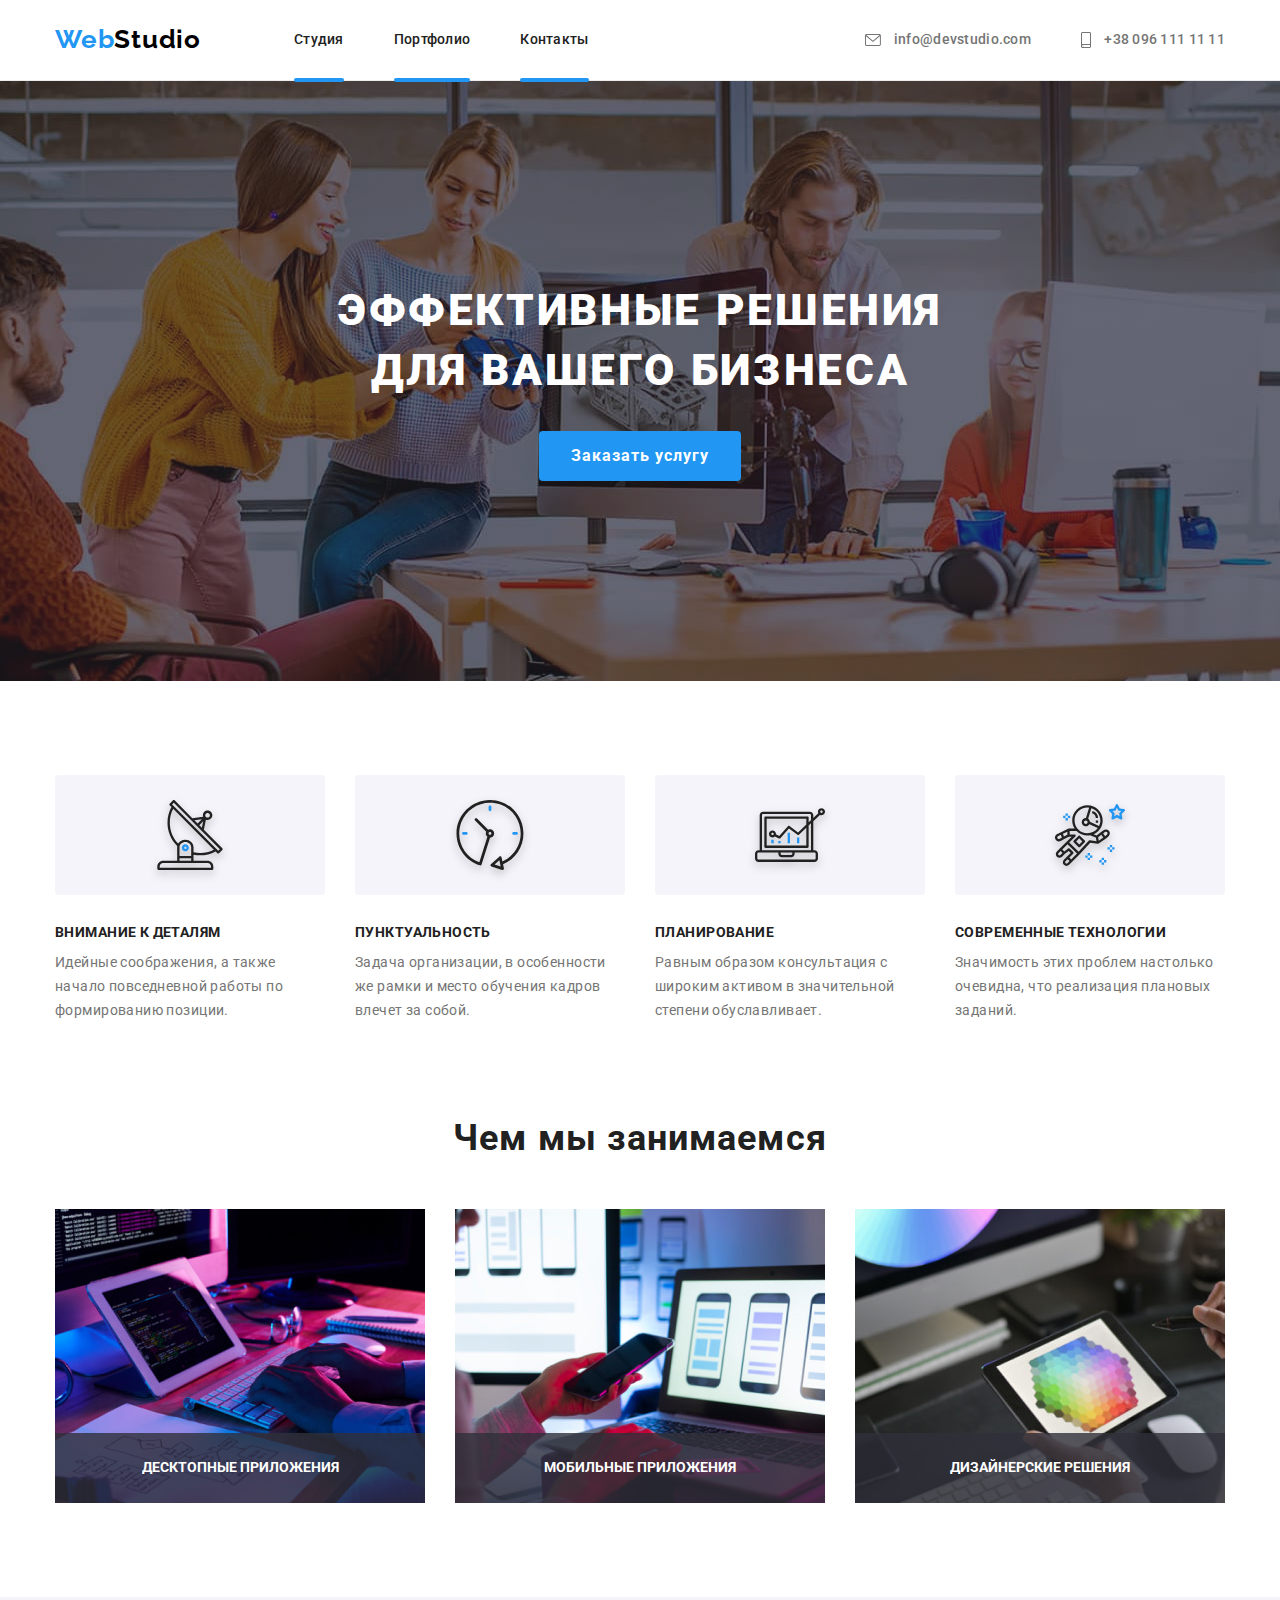
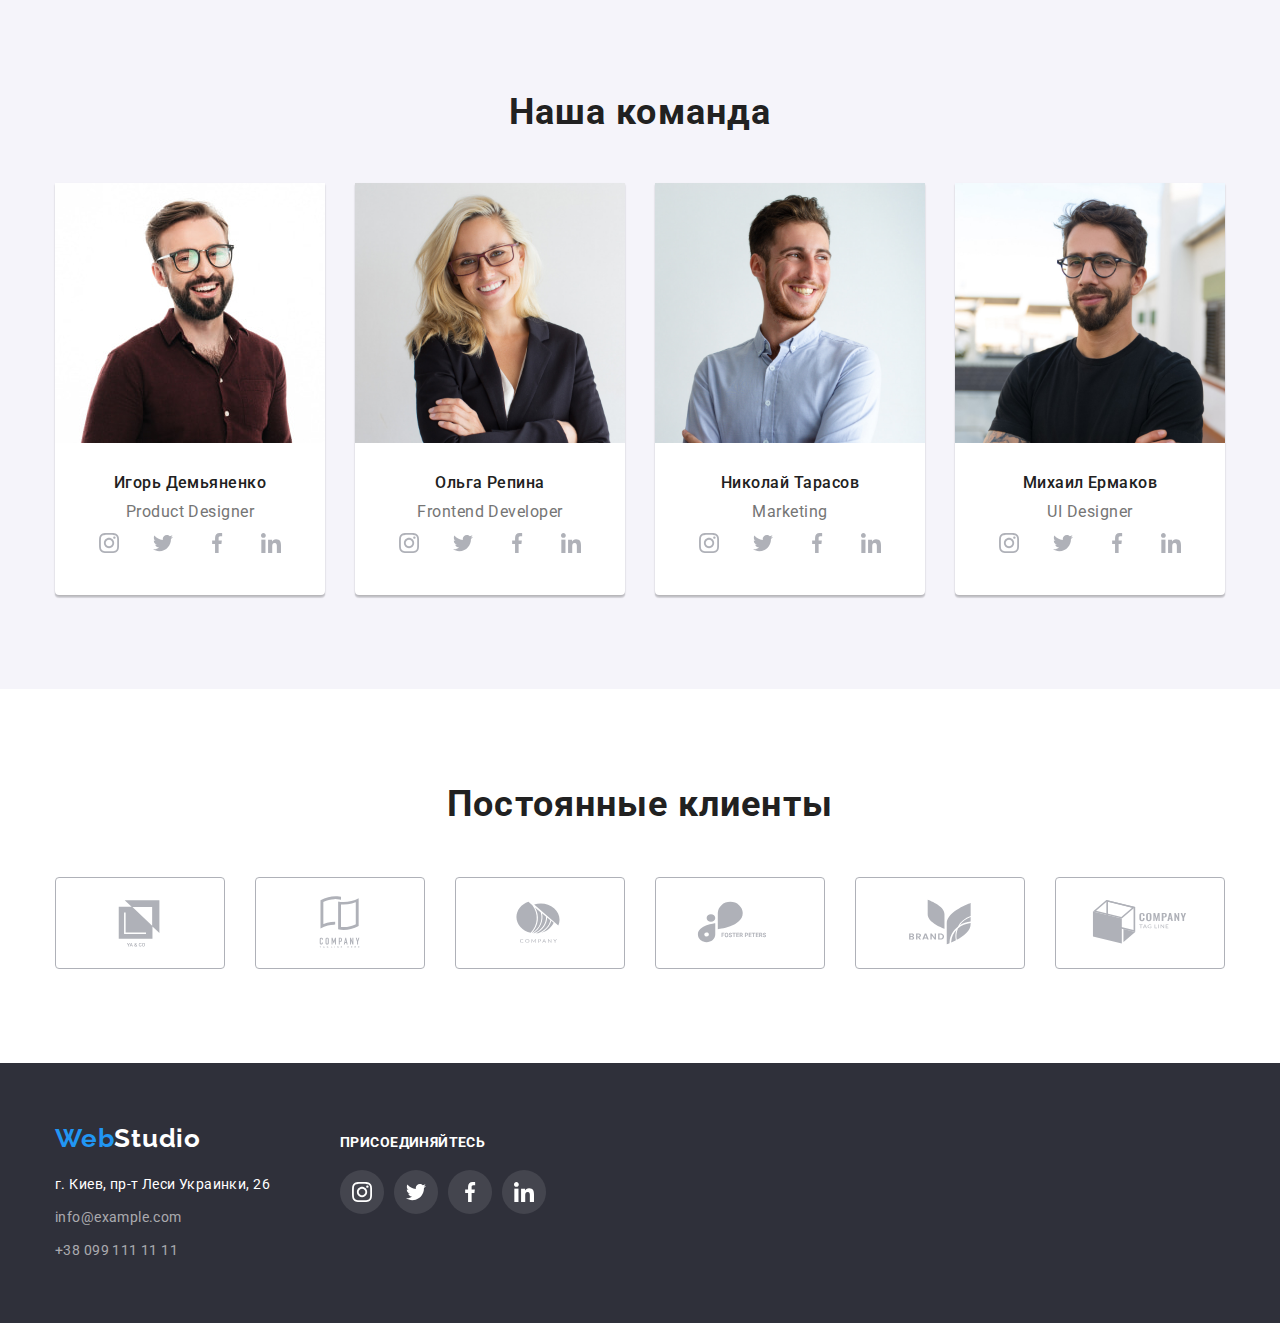
==== commit fc7755f9: "Внесение правок из ДЗ-4" ====
--- a/index.html
+++ b/index.html
@@ -154,37 +154,37 @@
             <div class="team-content">
               <h3 class="team-list-item-teammate">Игорь Демьяненко</h3>
               <p class="team-list-item-position" lang="en">Product Designer</p>
-            </div>
-            <ul class="masters-soc-list list">
-              <li class="masters-soc-item">
-                <a href="" class="masters-soc-link link">
-                  <svg width="20px" height="20px" class="master-soc-icon">
-                    <use href="./images/icons.svg#icon-31"></use>
-                  </svg>
-                </a>
-              </li>
-              <li class="masters-soc-item">
-                <a href="" class="masters-soc-link link">
-                  <svg width="20px" height="20px" class="master-soc-icon">
-                    <use href="./images/icons.svg#icon-32"></use>
-                  </svg>
-                </a>
-              </li>
-              <li class="masters-soc-item">
-                <a href="" class="masters-soc-link link">
-                  <svg width="20px" height="20px" class="master-soc-icon">
-                    <use href="./images/icons.svg#icon-33"></use>
-                  </svg>
-                </a>
-              </li>
-              <li class="masters-soc-item">
-                <a href="" class="masters-soc-link link">
-                  <svg width="20px" height="20px" class="master-soc-icon">
-                    <use href="./images/icons.svg#icon-34"></use>
-                  </svg>
-                </a>
-              </li>
-            </ul>
+              <ul class="masters-soc-list list">
+                <li class="masters-soc-item">
+                  <a href="" class="masters-soc-link link">
+                    <svg width="20px" height="20px" class="master-soc-icon">
+                      <use href="./images/icons.svg#icon-31"></use>
+                    </svg>
+                  </a>
+                </li>
+                <li class="masters-soc-item">
+                  <a href="" class="masters-soc-link link">
+                    <svg width="20px" height="20px" class="master-soc-icon">
+                      <use href="./images/icons.svg#icon-32"></use>
+                    </svg>
+                  </a>
+                </li>
+                <li class="masters-soc-item">
+                  <a href="" class="masters-soc-link link">
+                    <svg width="20px" height="20px" class="master-soc-icon">
+                      <use href="./images/icons.svg#icon-33"></use>
+                    </svg>
+                  </a>
+                </li>
+                <li class="masters-soc-item">
+                  <a href="" class="masters-soc-link link">
+                    <svg width="20px" height="20px" class="master-soc-icon">
+                      <use href="./images/icons.svg#icon-34"></use>
+                    </svg>
+                  </a>
+                </li>
+              </ul>
+            </div>
           </li>
           <li class="team-list-item">
             <img
@@ -195,37 +195,37 @@
             <div class="team-content">
               <h3 class="team-list-item-teammate">Ольга Репина</h3>
               <p class="team-list-item-position" lang="en">Frontend Developer</p>
-            </div>
-            <ul class="masters-soc-list list">
-              <li class="masters-soc-item">
-                <a href="" class="masters-soc-link link">
-                  <svg width="20px" height="20px" class="master-soc-icon">
-                    <use href="./images/icons.svg#icon-31"></use>
-                  </svg>
-                </a>
-              </li>
-              <li class="masters-soc-item">
-                <a href="" class="masters-soc-link link">
-                  <svg width="20px" height="20px" class="master-soc-icon">
-                    <use href="./images/icons.svg#icon-32"></use>
-                  </svg>
-                </a>
-              </li>
-              <li class="masters-soc-item">
-                <a href="" class="masters-soc-link link">
-                  <svg width="20px" height="20px" class="master-soc-icon">
-                    <use href="./images/icons.svg#icon-33"></use>
-                  </svg>
-                </a>
-              </li>
-              <li class="masters-soc-item">
-                <a href="" class="masters-soc-link link">
-                  <svg width="20px" height="20px" class="master-soc-icon">
-                    <use href="./images/icons.svg#icon-34"></use>
-                  </svg>
-                </a>
-              </li>
-            </ul>
+              <ul class="masters-soc-list list">
+                <li class="masters-soc-item">
+                  <a href="" class="masters-soc-link link">
+                    <svg width="20px" height="20px" class="master-soc-icon">
+                      <use href="./images/icons.svg#icon-31"></use>
+                    </svg>
+                  </a>
+                </li>
+                <li class="masters-soc-item">
+                  <a href="" class="masters-soc-link link">
+                    <svg width="20px" height="20px" class="master-soc-icon">
+                      <use href="./images/icons.svg#icon-32"></use>
+                    </svg>
+                  </a>
+                </li>
+                <li class="masters-soc-item">
+                  <a href="" class="masters-soc-link link">
+                    <svg width="20px" height="20px" class="master-soc-icon">
+                      <use href="./images/icons.svg#icon-33"></use>
+                    </svg>
+                  </a>
+                </li>
+                <li class="masters-soc-item">
+                  <a href="" class="masters-soc-link link">
+                    <svg width="20px" height="20px" class="master-soc-icon">
+                      <use href="./images/icons.svg#icon-34"></use>
+                    </svg>
+                  </a>
+                </li>
+              </ul>
+            </div>
           </li>
           <li class="team-list-item">
             <img
@@ -236,37 +236,37 @@
             <div class="team-content">
               <h3 class="team-list-item-teammate">Николай Тарасов</h3>
               <p class="team-list-item-position" lang="en">Marketing</p>
-            </div>
-            <ul class="masters-soc-list list">
-              <li class="masters-soc-item">
-                <a href="" class="masters-soc-link link">
-                  <svg width="20px" height="20px" class="master-soc-icon">
-                    <use href="./images/icons.svg#icon-31"></use>
-                  </svg>
-                </a>
-              </li>
-              <li class="masters-soc-item">
-                <a href="" class="masters-soc-link link">
-                  <svg width="20px" height="20px" class="master-soc-icon">
-                    <use href="./images/icons.svg#icon-32"></use>
-                  </svg>
-                </a>
-              </li>
-              <li class="masters-soc-item">
-                <a href="" class="masters-soc-link link">
-                  <svg width="20px" height="20px" class="master-soc-icon">
-                    <use href="./images/icons.svg#icon-33"></use>
-                  </svg>
-                </a>
-              </li>
-              <li class="masters-soc-item">
-                <a href="" class="masters-soc-link link">
-                  <svg width="20px" height="20px" class="master-soc-icon">
-                    <use href="./images/icons.svg#icon-34"></use>
-                  </svg>
-                </a>
-              </li>
-            </ul>
+              <ul class="masters-soc-list list">
+                <li class="masters-soc-item">
+                  <a href="" class="masters-soc-link link">
+                    <svg width="20px" height="20px" class="master-soc-icon">
+                      <use href="./images/icons.svg#icon-31"></use>
+                    </svg>
+                  </a>
+                </li>
+                <li class="masters-soc-item">
+                  <a href="" class="masters-soc-link link">
+                    <svg width="20px" height="20px" class="master-soc-icon">
+                      <use href="./images/icons.svg#icon-32"></use>
+                    </svg>
+                  </a>
+                </li>
+                <li class="masters-soc-item">
+                  <a href="" class="masters-soc-link link">
+                    <svg width="20px" height="20px" class="master-soc-icon">
+                      <use href="./images/icons.svg#icon-33"></use>
+                    </svg>
+                  </a>
+                </li>
+                <li class="masters-soc-item">
+                  <a href="" class="masters-soc-link link">
+                    <svg width="20px" height="20px" class="master-soc-icon">
+                      <use href="./images/icons.svg#icon-34"></use>
+                    </svg>
+                  </a>
+                </li>
+              </ul>
+            </div>
           </li>
           <li class="team-list-item">
             <img
@@ -277,37 +277,37 @@
             <div class="team-content">
               <h3 class="team-list-item-teammate">Михаил Ермаков</h3>
               <p class="team-list-item-position" lang="en">UI Designer</p>
-            </div>
-            <ul class="masters-soc-list list">
-              <li class="masters-soc-item">
-                <a href="" class="masters-soc-link link">
-                  <svg width="20px" height="20px" class="master-soc-icon">
-                    <use href="./images/icons.svg#icon-31"></use>
-                  </svg>
-                </a>
-              </li>
-              <li class="masters-soc-item">
-                <a href="" class="masters-soc-link link">
-                  <svg width="20px" height="20px" class="master-soc-icon">
-                    <use href="./images/icons.svg#icon-32"></use>
-                  </svg>
-                </a>
-              </li>
-              <li class="masters-soc-item">
-                <a href="" class="masters-soc-link link">
-                  <svg width="20px" height="20px" class="master-soc-icon">
-                    <use href="./images/icons.svg#icon-33"></use>
-                  </svg>
-                </a>
-              </li>
-              <li class="masters-soc-item">
-                <a href="" class="masters-soc-link link">
-                  <svg width="20px" height="20px" class="master-soc-icon">
-                    <use href="./images/icons.svg#icon-34"></use>
-                  </svg>
-                </a>
-              </li>
-            </ul>
+              <ul class="masters-soc-list list">
+                <li class="masters-soc-item">
+                  <a href="" class="masters-soc-link link">
+                    <svg width="20px" height="20px" class="master-soc-icon">
+                      <use href="./images/icons.svg#icon-31"></use>
+                    </svg>
+                  </a>
+                </li>
+                <li class="masters-soc-item">
+                  <a href="" class="masters-soc-link link">
+                    <svg width="20px" height="20px" class="master-soc-icon">
+                      <use href="./images/icons.svg#icon-32"></use>
+                    </svg>
+                  </a>
+                </li>
+                <li class="masters-soc-item">
+                  <a href="" class="masters-soc-link link">
+                    <svg width="20px" height="20px" class="master-soc-icon">
+                      <use href="./images/icons.svg#icon-33"></use>
+                    </svg>
+                  </a>
+                </li>
+                <li class="masters-soc-item">
+                  <a href="" class="masters-soc-link link">
+                    <svg width="20px" height="20px" class="master-soc-icon">
+                      <use href="./images/icons.svg#icon-34"></use>
+                    </svg>
+                  </a>
+                </li>
+              </ul>
+            </div>
           </li>
         </ul>
       </div>
--- a/css/styles.css
+++ b/css/styles.css
@@ -80,42 +80,61 @@
 }
 
 .head-navigation-list-link {
-  padding-top: 32px;
-  padding-bottom: 32px;
+  padding: 32px 0;
   display: block;
   font-weight: 500;
   font-size: 14px;
   line-height: 1.14;
   letter-spacing: 0.02em;
   color: var(--color-head);
+  position: relative;
+  transition: color 250ms cubic-bezier(0.4, 0, 0.2, 1);
 }
 
 .head-navigation-item:not(:last-child) {
   margin-right: 50px;
 }
 
-/* Подсветка текущей страницы */
-.current {
-  position: relative;
-  color: var(--color-accent);
-}
-
-.current::after {
+.head-navigation-list-link::after {
   content: "";
   display: block;
   position: absolute;
   left: 0;
-  bottom: -1.75px;
+  bottom: -2%;
   width: 100%;
   height: 4px;
   background-color: var(--color-accent);
   border-radius: 2px;
-}
-
-.head-navigation-list-link:hover,
+  transition: width 250ms cubic-bezier(0.4, 0, 0.2, 1);
+}
+
+/* Подсветка текущей страницы */
+/* .current {
+  position: relative;
+  color: var(--color-accent);
+} */
+
+/* .current::after {
+  content: "";
+  display: block;
+  position: absolute;
+  left: 0;
+  bottom: -2%;
+  width: 100%;
+  height: 4px;
+  background-color: var(--color-accent);
+  border-radius: 2px;
+} */
+
+/* .head-navigation-list-link:hover,
 .head-navigation-list-link:focus {
   color: var(--color-accent);
-}
+} */
+
+.head-navigation-list-link:hover::after,
+.head-navigation-list-link:focus::after (
+  width 100%;
+)
 
 /* Модальное окно */
 
@@ -205,7 +224,7 @@
 
 .hero {
   max-width: 1600px;
-  height: 480px;
+  height: 600px;
   margin-left: auto;
   margin-right: auto;
   background-image: linear-gradient(
@@ -305,7 +324,7 @@
   height: 120px;
   justify-content: center;
   align-items: center;
-  background-color: var(--nav-button-backgroud-color);
+  background-color: var(--color-team);
   border-radius: 4px;
   margin-bottom: 30px;
 }
@@ -446,7 +465,6 @@
 .masters-soc-list {
   display: flex;
   justify-content: center;
-  padding-bottom: 30px;
 }
 
 .masters-soc-item {
@@ -501,15 +519,15 @@
   letter-spacing: 0.03em;
 }
 
-.clients-list{
-  display: flex;
-}
-
-.clients-item + .clients-item{
+.clients-list {
+  display: flex;
+}
+
+.clients-item + .clients-item {
   margin-left: 30px;
 }
 
-.clients-link{
+.clients-link {
   width: 170px;
   height: 92px;
   display: flex;
@@ -518,6 +536,7 @@
   border: 1px solid var(--color-icon) ;
   border-radius: 4px;
   color: var(--color-icon);
+  outline: transparent;
 }
 
 .clients-icon {
@@ -674,6 +693,7 @@
 
 .basement-container {
   display: flex;
+  align-items: baseline;
 }
 
 .basement-link {
@@ -721,7 +741,6 @@
 
 .footer-column + .footer-column{
   margin-left: 70px;
-  margin-top: 12px;
 }
 
 .socials-text {
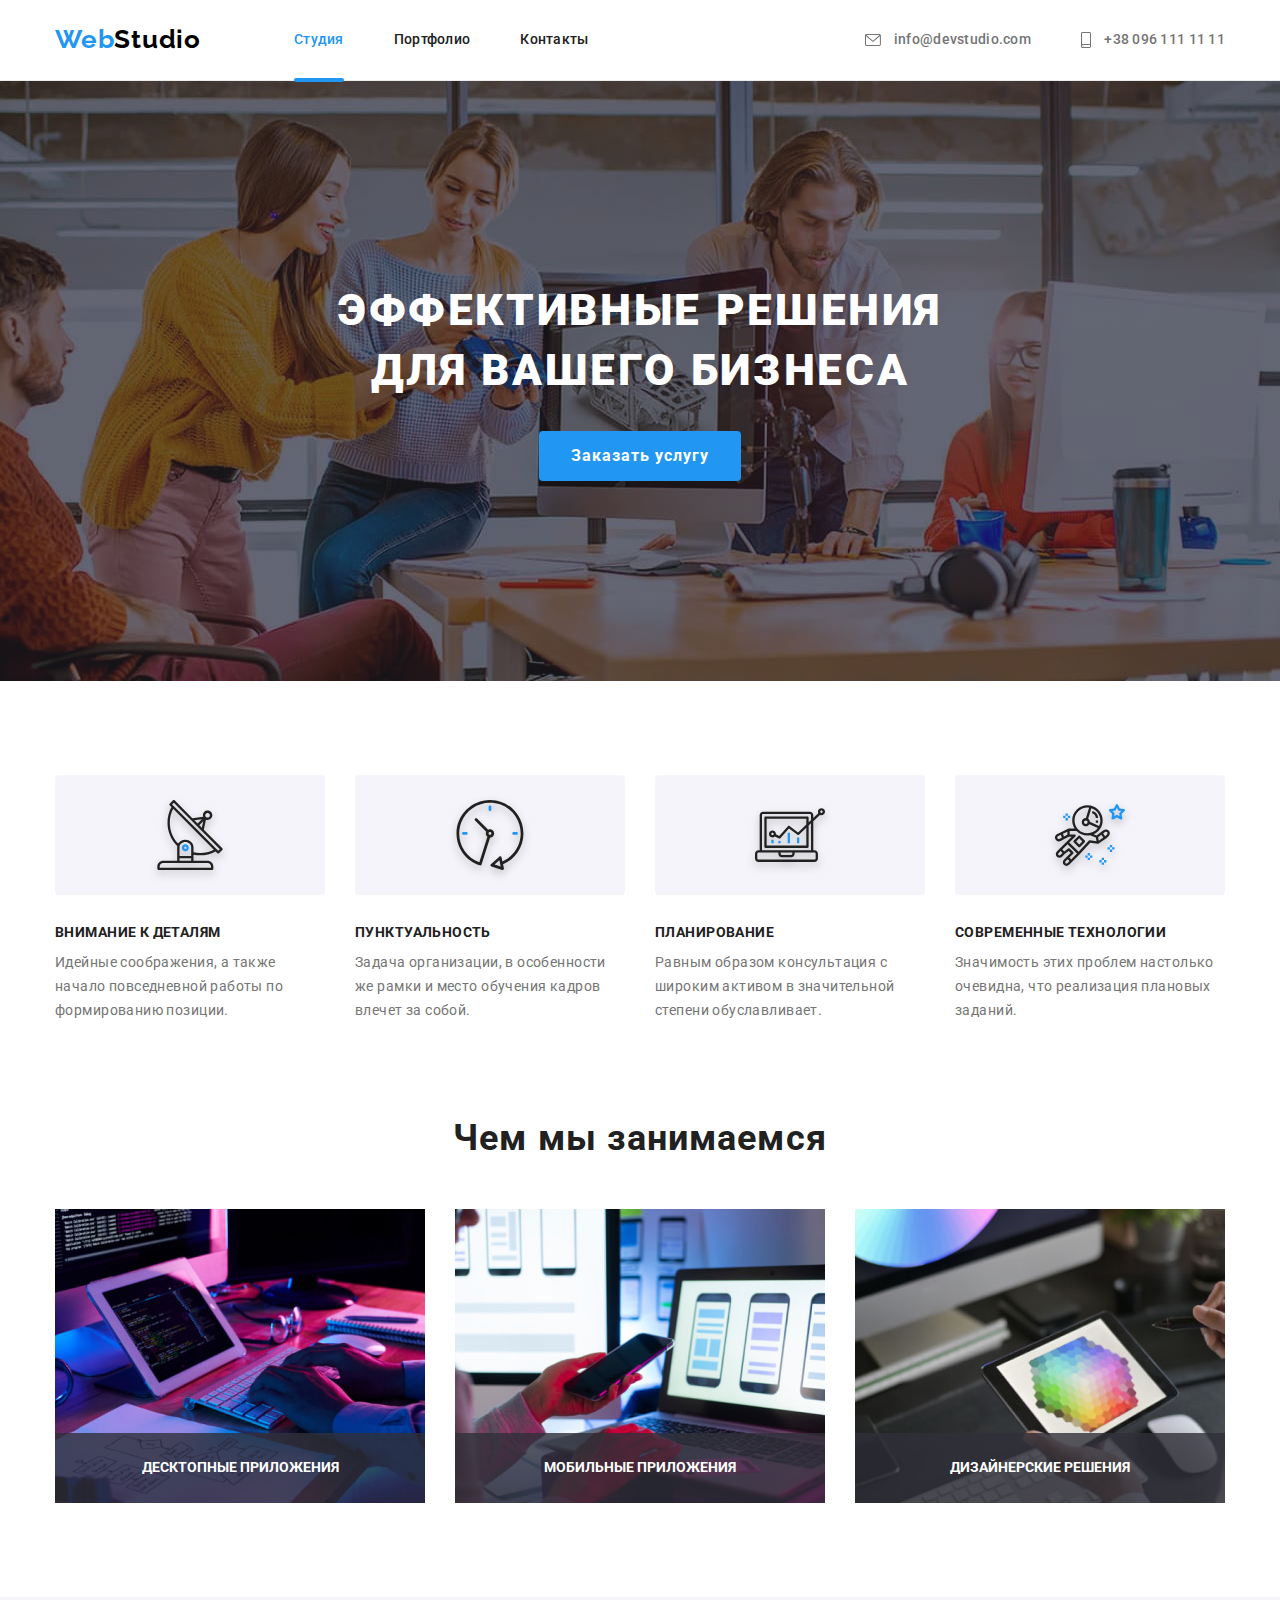
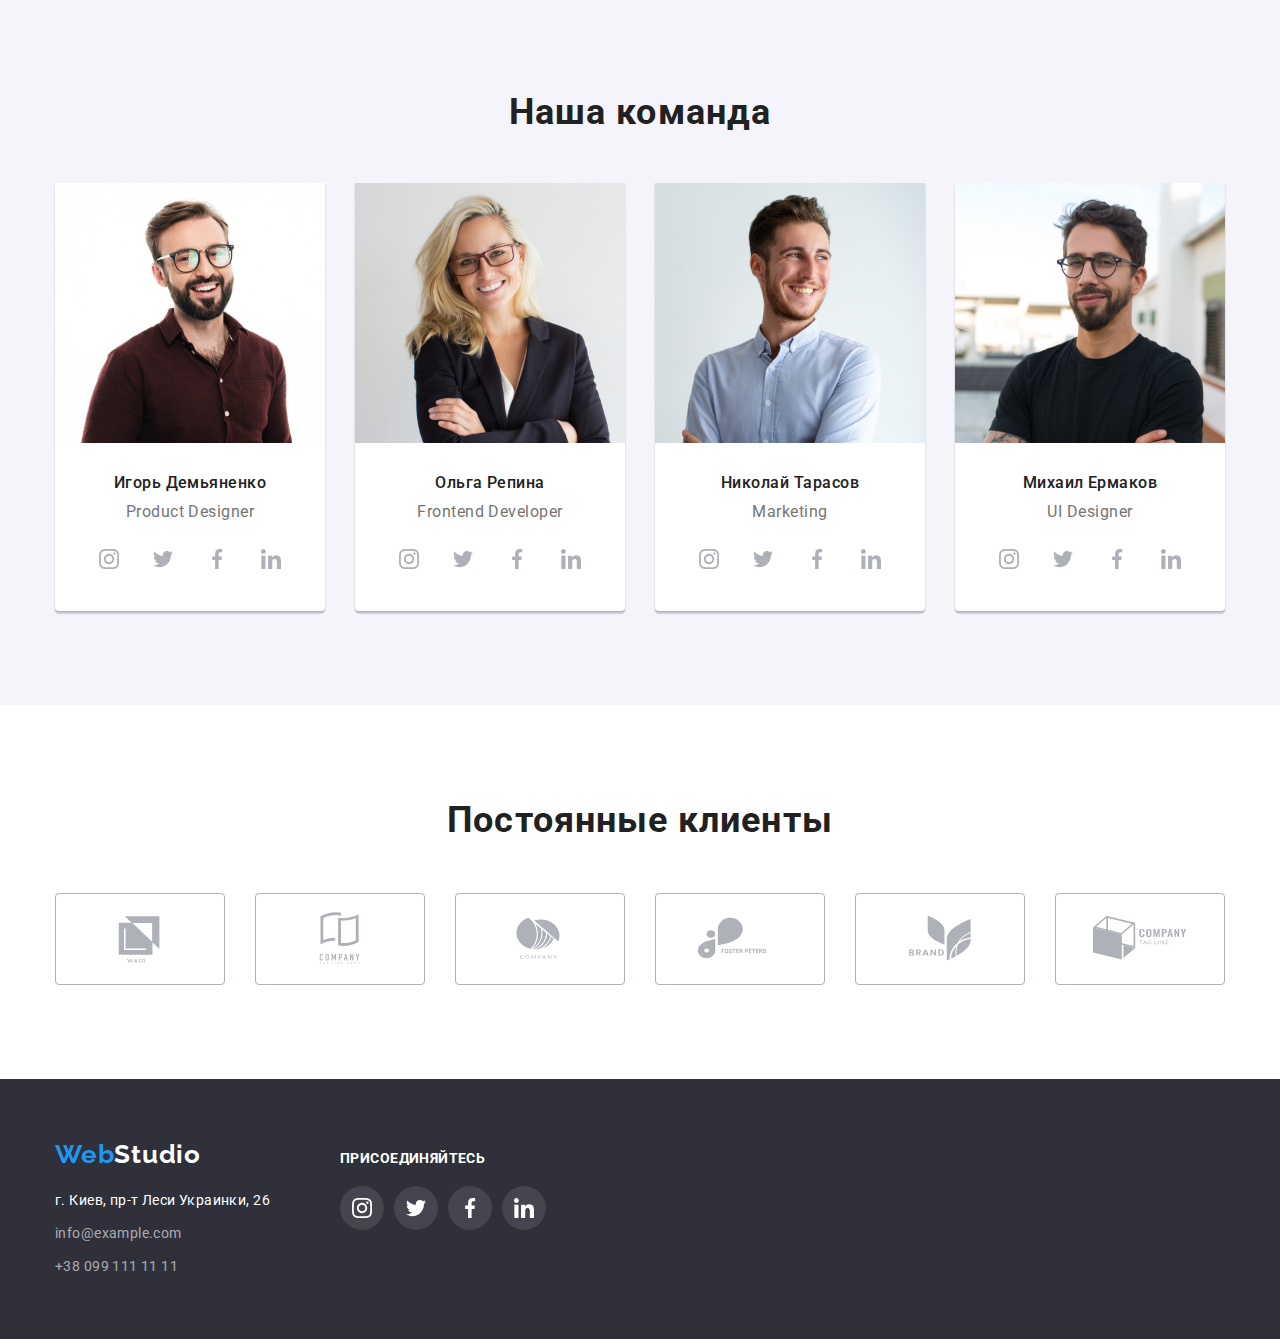
==== commit 608c185b: "Внесение правок" ====
--- a/index.html
+++ b/index.html
@@ -40,7 +40,7 @@
         <li class="head-navigation-contacts-item">
           <a href="mailto:info@devstudio.com" class="head-navigation-contacts-link link">
             <svg width="16px" height="12px" class="head-contacts-icon">
-              <use href="./images/icons.svg#icon-11"></use>
+              <use href="./images/icons.svg#icon-mail"></use>
             </svg>
             info@devstudio.com
           </a>
@@ -48,7 +48,7 @@
         <li class="head-navigation-contacts-item">
           <a href="tel:+380961111111" class="head-navigation-contacts-link link">
             <svg width="10" height="16" class="head-contacts-icon">
-              <use href="./images/icons.svg#icon-12 "></use>
+              <use href="./images/icons.svg#icon-phone"></use>
             </svg>
             +38 096 111 11 11
           </a>
@@ -72,7 +72,7 @@
           <li class="benefits-list-item">
             <div class="benefits-content">
               <svg width="70px" height="70px" class="benefits-icon">
-                <use href="./images/icons.svg#icon-21"></use>
+                <use href="./images/icons.svg#icon-benefits1"></use>
               </svg>
             </div>
             <h3 class="benefits-list-item-title">Внимание к деталям</h3>
@@ -81,7 +81,7 @@
           <li class="benefits-list-item">
             <div class="benefits-content">
               <svg width="70" height="70" class="benefits-icon">
-                <use href="./images/icons.svg#icon-22"></use>
+                <use href="./images/icons.svg#icon-benefits2"></use>
               </svg>
             </div>
             <h3 class="benefits-list-item-title">Пунктуальность</h3>
@@ -90,7 +90,7 @@
           <li class="benefits-list-item">
             <div class="benefits-content">
               <svg width="70" height="70" class="benefits-icon">
-                <use href="./images/icons.svg#icon-23"></use>
+                <use href="./images/icons.svg#icon-benefits3"></use>
               </svg>
             </div>
             <h3 class="benefits-list-item-title">Планирование</h3>
@@ -99,7 +99,7 @@
           <li class="benefits-list-item">
             <div class="benefits-content">
               <svg width="70" height="70" class="benefits-icon">
-                <use href="./images/icons.svg#icon-24"></use>
+                <use href="./images/icons.svg#icon-benefits4"></use>
               </svg>
             </div>
             <h3 class="benefits-list-item-title">Современные технологии</h3>
@@ -158,28 +158,28 @@
                 <li class="masters-soc-item">
                   <a href="" class="masters-soc-link link">
                     <svg width="20px" height="20px" class="master-soc-icon">
-                      <use href="./images/icons.svg#icon-31"></use>
-                    </svg>
-                  </a>
-                </li>
-                <li class="masters-soc-item">
-                  <a href="" class="masters-soc-link link">
-                    <svg width="20px" height="20px" class="master-soc-icon">
-                      <use href="./images/icons.svg#icon-32"></use>
-                    </svg>
-                  </a>
-                </li>
-                <li class="masters-soc-item">
-                  <a href="" class="masters-soc-link link">
-                    <svg width="20px" height="20px" class="master-soc-icon">
-                      <use href="./images/icons.svg#icon-33"></use>
-                    </svg>
-                  </a>
-                </li>
-                <li class="masters-soc-item">
-                  <a href="" class="masters-soc-link link">
-                    <svg width="20px" height="20px" class="master-soc-icon">
-                      <use href="./images/icons.svg#icon-34"></use>
+                      <use href="./images/icons.svg#icon-instagram"></use>
+                    </svg>
+                  </a>
+                </li>
+                <li class="masters-soc-item">
+                  <a href="" class="masters-soc-link link">
+                    <svg width="20px" height="20px" class="master-soc-icon">
+                      <use href="./images/icons.svg#icon-twitter"></use>
+                    </svg>
+                  </a>
+                </li>
+                <li class="masters-soc-item">
+                  <a href="" class="masters-soc-link link">
+                    <svg width="20px" height="20px" class="master-soc-icon">
+                      <use href="./images/icons.svg#icon-facebook"></use>
+                    </svg>
+                  </a>
+                </li>
+                <li class="masters-soc-item">
+                  <a href="" class="masters-soc-link link">
+                    <svg width="20px" height="20px" class="master-soc-icon">
+                      <use href="./images/icons.svg#icon-linkedin"></use>
                     </svg>
                   </a>
                 </li>
@@ -199,28 +199,28 @@
                 <li class="masters-soc-item">
                   <a href="" class="masters-soc-link link">
                     <svg width="20px" height="20px" class="master-soc-icon">
-                      <use href="./images/icons.svg#icon-31"></use>
-                    </svg>
-                  </a>
-                </li>
-                <li class="masters-soc-item">
-                  <a href="" class="masters-soc-link link">
-                    <svg width="20px" height="20px" class="master-soc-icon">
-                      <use href="./images/icons.svg#icon-32"></use>
-                    </svg>
-                  </a>
-                </li>
-                <li class="masters-soc-item">
-                  <a href="" class="masters-soc-link link">
-                    <svg width="20px" height="20px" class="master-soc-icon">
-                      <use href="./images/icons.svg#icon-33"></use>
-                    </svg>
-                  </a>
-                </li>
-                <li class="masters-soc-item">
-                  <a href="" class="masters-soc-link link">
-                    <svg width="20px" height="20px" class="master-soc-icon">
-                      <use href="./images/icons.svg#icon-34"></use>
+                      <use href="./images/icons.svg#icon-instagram"></use>
+                    </svg>
+                  </a>
+                </li>
+                <li class="masters-soc-item">
+                  <a href="" class="masters-soc-link link">
+                    <svg width="20px" height="20px" class="master-soc-icon">
+                      <use href="./images/icons.svg#icon-twitter"></use>
+                    </svg>
+                  </a>
+                </li>
+                <li class="masters-soc-item">
+                  <a href="" class="masters-soc-link link">
+                    <svg width="20px" height="20px" class="master-soc-icon">
+                      <use href="./images/icons.svg#icon-facebook"></use>
+                    </svg>
+                  </a>
+                </li>
+                <li class="masters-soc-item">
+                  <a href="" class="masters-soc-link link">
+                    <svg width="20px" height="20px" class="master-soc-icon">
+                      <use href="./images/icons.svg#icon-linkedin"></use>
                     </svg>
                   </a>
                 </li>
@@ -240,28 +240,28 @@
                 <li class="masters-soc-item">
                   <a href="" class="masters-soc-link link">
                     <svg width="20px" height="20px" class="master-soc-icon">
-                      <use href="./images/icons.svg#icon-31"></use>
-                    </svg>
-                  </a>
-                </li>
-                <li class="masters-soc-item">
-                  <a href="" class="masters-soc-link link">
-                    <svg width="20px" height="20px" class="master-soc-icon">
-                      <use href="./images/icons.svg#icon-32"></use>
-                    </svg>
-                  </a>
-                </li>
-                <li class="masters-soc-item">
-                  <a href="" class="masters-soc-link link">
-                    <svg width="20px" height="20px" class="master-soc-icon">
-                      <use href="./images/icons.svg#icon-33"></use>
-                    </svg>
-                  </a>
-                </li>
-                <li class="masters-soc-item">
-                  <a href="" class="masters-soc-link link">
-                    <svg width="20px" height="20px" class="master-soc-icon">
-                      <use href="./images/icons.svg#icon-34"></use>
+                      <use href="./images/icons.svg#icon-instagram"></use>
+                    </svg>
+                  </a>
+                </li>
+                <li class="masters-soc-item">
+                  <a href="" class="masters-soc-link link">
+                    <svg width="20px" height="20px" class="master-soc-icon">
+                      <use href="./images/icons.svg#icon-twitter"></use>
+                    </svg>
+                  </a>
+                </li>
+                <li class="masters-soc-item">
+                  <a href="" class="masters-soc-link link">
+                    <svg width="20px" height="20px" class="master-soc-icon">
+                      <use href="./images/icons.svg#icon-facebook"></use>
+                    </svg>
+                  </a>
+                </li>
+                <li class="masters-soc-item">
+                  <a href="" class="masters-soc-link link">
+                    <svg width="20px" height="20px" class="master-soc-icon">
+                      <use href="./images/icons.svg#icon-linkedin"></use>
                     </svg>
                   </a>
                 </li>
@@ -281,28 +281,28 @@
                 <li class="masters-soc-item">
                   <a href="" class="masters-soc-link link">
                     <svg width="20px" height="20px" class="master-soc-icon">
-                      <use href="./images/icons.svg#icon-31"></use>
-                    </svg>
-                  </a>
-                </li>
-                <li class="masters-soc-item">
-                  <a href="" class="masters-soc-link link">
-                    <svg width="20px" height="20px" class="master-soc-icon">
-                      <use href="./images/icons.svg#icon-32"></use>
-                    </svg>
-                  </a>
-                </li>
-                <li class="masters-soc-item">
-                  <a href="" class="masters-soc-link link">
-                    <svg width="20px" height="20px" class="master-soc-icon">
-                      <use href="./images/icons.svg#icon-33"></use>
-                    </svg>
-                  </a>
-                </li>
-                <li class="masters-soc-item">
-                  <a href="" class="masters-soc-link link">
-                    <svg width="20px" height="20px" class="master-soc-icon">
-                      <use href="./images/icons.svg#icon-34"></use>
+                      <use href="./images/icons.svg#icon-instagram"></use>
+                    </svg>
+                  </a>
+                </li>
+                <li class="masters-soc-item">
+                  <a href="" class="masters-soc-link link">
+                    <svg width="20px" height="20px" class="master-soc-icon">
+                      <use href="./images/icons.svg#icon-twitter"></use>
+                    </svg>
+                  </a>
+                </li>
+                <li class="masters-soc-item">
+                  <a href="" class="masters-soc-link link">
+                    <svg width="20px" height="20px" class="master-soc-icon">
+                      <use href="./images/icons.svg#icon-facebook"></use>
+                    </svg>
+                  </a>
+                </li>
+                <li class="masters-soc-item">
+                  <a href="" class="masters-soc-link link">
+                    <svg width="20px" height="20px" class="master-soc-icon">
+                      <use href="./images/icons.svg#icon-linkedin"></use>
                     </svg>
                   </a>
                 </li>
@@ -320,42 +320,42 @@
           <li class="clients-item">
             <a href="" class="clients-link">
               <svg width="106px" height="60px" class="clients-icon">
-                <use href="./images/icons.svg#icon-41"></use>
+                <use href="./images/icons.svg#icon-client1"></use>
               </svg>
             </a>
           </li>
           <li class="clients-item">
             <a class="clients-link" href="">
               <svg width="106px" height="60px" class="clients-icon">
-                <use href="./images/icons.svg#icon-42"></use>
+                <use href="./images/icons.svg#icon-client2"></use>
               </svg>
             </a>
           </li>
           <li class="clients-item">
             <a class="clients-link" href="">
               <svg width="106px" height="60px" class="clients-icon">
-                <use href="./images/icons.svg#icon-43"></use>
+                <use href="./images/icons.svg#icon-client3"></use>
               </svg>
             </a>
           </li>
           <li class="clients-item">
             <a class="clients-link" href="">
               <svg width="106px" height="60px" class="clients-icon">
-                  <use href="./images/icons.svg#icon-44"></use>
+                  <use href="./images/icons.svg#icon-client4"></use>
               </svg>
             </a>
           </li>
           <li class="clients-item">
             <a class="clients-link" href="">
               <svg width="106px" height="60px" class="clients-icon">
-                <use href="./images/icons.svg#icon-45"></use>
+                <use href="./images/icons.svg#icon-client5"></use>
               </svg>
             </a>
           </li>
           <li class="clients-item">
             <a class="clients-link" href="">
               <svg width="106px" height="60px" class="clients-icon">
-                <use href="./images/icons.svg#icon-46"></use>
+                <use href="./images/icons.svg#icon-client6"></use>
               </svg>
             </a>
           </li>
@@ -386,28 +386,28 @@
           <li class="socials-item">
             <a class="socials-link" href="">
               <svg width="20px" height="20px" class="socials-icon">
-                <use href="./images/icons.svg#icon-31"></use>
+                <use href="./images/icons.svg#icon-instagram"></use>
               </svg>
             </a>
           </li>
           <li class="socials-item">
             <a class="socials-link" href="">
               <svg width="20px" height="20px" class="socials-icon">
-                <use href="./images/icons.svg#icon-32"></use>
+                <use href="./images/icons.svg#icon-twitter"></use>
               </svg>
             </a>
           </li>
           <li class="socials-item">
             <a class="socials-link" href="">
               <svg width="20px" height="20px" class="socials-icon">
-                <use href="./images/icons.svg#icon-33"></use>
+                <use href="./images/icons.svg#icon-facebook"></use>
               </svg>
             </a>
           </li>
           <li class="socials-item">
             <a class="socials-link" href="">
               <svg width="20px" height="20px" class="socials-icon">
-                <use href="./images/icons.svg#icon-34"></use>
+                <use href="./images/icons.svg#icon-linkedin"></use>
               </svg>
             </a>
           </li>
--- a/css/styles.css
+++ b/css/styles.css
@@ -10,6 +10,8 @@
   --color-alpha: rgba(255, 255, 255, 0.6);
   --color-icon: #AFB1B8;
   --shadows: 0px 3px 1px rgba(0, 0, 0, 0.1), 0px 1px 2px rgba(0, 0, 0, 0.08), 0px 2px 2px rgba(0, 0, 0, 0.12);
+  --transition-time: 250ms;
+  --cubic-function: cubic-bezier(0.4, 0, 0.2, 1);
 }
 
 body {
@@ -88,14 +90,24 @@
   letter-spacing: 0.02em;
   color: var(--color-head);
   position: relative;
-  transition: color 250ms cubic-bezier(0.4, 0, 0.2, 1);
+  transition: color var(--transition-time) var(--cubic-function);
+}
+
+.head-navigation-list-link:hover,
+.head-navigation-list-link:focus {
+  color: var(--color-accent);
 }
 
 .head-navigation-item:not(:last-child) {
   margin-right: 50px;
 }
 
-.head-navigation-list-link::after {
+/* Подсветка текущей страницы */
+.current {
+  color: var(--color-accent);
+}
+
+.current::after {
   content: "";
   display: block;
   position: absolute;
@@ -105,36 +117,7 @@
   height: 4px;
   background-color: var(--color-accent);
   border-radius: 2px;
-  transition: width 250ms cubic-bezier(0.4, 0, 0.2, 1);
-}
-
-/* Подсветка текущей страницы */
-/* .current {
-  position: relative;
-  color: var(--color-accent);
-} */
-
-/* .current::after {
-  content: "";
-  display: block;
-  position: absolute;
-  left: 0;
-  bottom: -2%;
-  width: 100%;
-  height: 4px;
-  background-color: var(--color-accent);
-  border-radius: 2px;
-} */
-
-/* .head-navigation-list-link:hover,
-.head-navigation-list-link:focus {
-  color: var(--color-accent);
-} */
-
-.head-navigation-list-link:hover::after,
-.head-navigation-list-link:focus::after (
-  width 100%;
-)
+}
 
 /* Модальное окно */
 
@@ -149,7 +132,7 @@
 
 .backdrop.is-hidden {
   opacity: 0;
-  transition: opacity 250ms cubic-bezier(0.4, 0, 0.2, 1);
+  transition: opacity var(--transition-time) var(--cubic-function);
   pointer-events: none;
 }
 
@@ -167,7 +150,7 @@
   visibility: visible;
   background-color: var(--color-white);
   transform: translate(-50%, -50%) scale(1);
-  transition: transform 250ms cubic-bezier(0.4, 0, 0.2, 1);
+  transition: transform var(--transition-time) var(--cubic-function);
 }
 
 .button.close {
@@ -206,10 +189,11 @@
   line-height: 1.14;  
   letter-spacing: 0.02em;
   color: var(--color-gray);
+  transition: color var(--transition-time) var(--cubic-function);
 }
 
 .head-navigation-contacts-link:focus,
-.head-navigation-contacts-link:hover{
+.head-navigation-contacts-link:hover {
   color: var(--color-accent);
 }
 
@@ -217,7 +201,6 @@
   margin-right: 10px;
   vertical-align: middle;
   fill: currentColor;
-  /* fill: rgba(175, 177, 184, 1); */
 }
 
 /* ----------ГЕРОЙ---------- */
@@ -240,17 +223,6 @@
   background-color: var(--color-basement);
 }
 
-/* .overlay {
-  margin: 0 auto;
-  max-width: 1600px;
-  height: 600px;
-  background-image: linear-gradient(to top, rgba(47, 48, 58, 0.4), rgba(47, 48, 58, 0.4)),
-    url(../images/img_00-2.jpg);
-  background-repeat: no-repeat;
-  background-size: cover;
-  background-position: center;
-} */
-
 .hero-main {
   width: 670px;
   margin: 0 auto 30px auto;
@@ -279,7 +251,7 @@
   color: var(--color-white);
   background-color: var(--color-accent);
   cursor: pointer;
-  transition: background-color 250ms cubic-bezier(0.4, 0, 0.2, 1);
+  transition: background-color var(--transition-time) var(--cubic-function);
 }
 
 .hero-button:hover,
@@ -349,7 +321,7 @@
   color: var(--color-gray);
 }
 
-.benefits-icon{
+.benefits-icon {
   border-radius: 4px;
   filter: drop-shadow(0px 4px 4px rgba(0, 0, 0, 0.25));
 }
@@ -359,11 +331,6 @@
 .wawd {
   padding-bottom: 94px;
 }
-
-/* .wawd img {
-  display: block;
-  max-width: 100%;
-} */
 
 .doing-title {
   margin-bottom: 50px;
@@ -409,7 +376,7 @@
 
 /* ----------НАША КОМАНДА---------- */
 
-.our-team{
+.our-team {
   background-color: var(--color-team);
   padding-top: 94px;
   padding-bottom: 94px; 
@@ -435,7 +402,7 @@
   background-color: var(--color-white);
 }
 
-.team-list-item + .team-list-item{
+.team-list-item + .team-list-item {
   margin-left: 30px;
 }
 
@@ -454,11 +421,16 @@
   color: var(--color-head);
 }
 
+.masters-soc-item:first-child {
+  margin-left: 0;
+}
+
 .team-list-item-position {
   font-size: 16px;
   line-height: 1.19;
   text-align: center;
   letter-spacing: 0.03em;
+  margin-bottom: 16px;
   color: var(--color-gray);   
 }
 
@@ -482,22 +454,20 @@
   border-radius: 50%;
 }
 
-.masters-soc-item:first-child {
-  margin-left: 0;
+.our-team .masters-soc-link{
+  color: #afb1b8;
+  transition: color var(--transition-time) var(--cubic-function),
+  background-color var(--transition-time) var(--cubic-function);
 }
 
 .master-soc-icon {
-  fill: rgba(175, 177, 184, 1);
-}
-
-.masters-soc-link:hover,
-.masters-soc-link:focus{
+  fill: currentColor
+}
+
+.our-team .masters-soc-link:hover,
+.our-team .masters-soc-link:focus {
+  color: var(--color-white);
   background-color: var(--color-accent);
-}
-
-.masters-soc-link:hover .master-soc-icon,
-.masters-soc-link:focus .master-soc-icon {
-  fill: var(--color-white);
 }
 
 /* ---------ПОСТОЯННЫЕ КЛИЕНТЫ---------- */
@@ -537,6 +507,8 @@
   border-radius: 4px;
   color: var(--color-icon);
   outline: transparent;
+  transition: color var(--transition-time) var(--cubic-function),
+border-color var(--transition-time) var(--cubic-function);
 }
 
 .clients-icon {
@@ -554,6 +526,8 @@
 .clients-link:focus .clients-icon {
   fill: var(--color-accent);
 }
+
+/* 2-я страница */
 
 /* ----------Портфолио---------- */
 
@@ -584,6 +558,9 @@
   border: 0;
   border-radius: 4px;
   padding: 6px 22px;
+  transition: color var(--transition-time) var(--cubic-function),
+  box-shadow var(--transition-time) var(--cubic-function),
+  background-color var(--transition-time) var(--cubic-function);
 }
 
 /* Подсветка первой кнопки */
@@ -617,13 +594,13 @@
 
 .portfolio-list-item-link {
   display: block;
-  transition: 250ms cubic-bezier(0.4, 0, 0.2, 1);
+  transition: box-shadow var(--transition-time) var(--cubic-function);
 } 
 
 .portfolio-list-item-link:hover,
 .portfolio-list-item-link:focus {
   box-shadow: 0px 1px 1px rgba(0, 0, 0, 0.12), 0px 4px 4px rgba(0, 0, 0, 0.06),
-    1px 4px 6px rgba(0, 0, 0, 0.16);;
+    1px 4px 6px rgba(0, 0, 0, 0.16);
 }
 
 .portfolio-list-item-link:hover .description-wrapper,
@@ -651,7 +628,7 @@
   width: 100%;
   height: 100%;
   transform: translateY(101%);
-  transition: transform 250ms cubic-bezier(0.4, 0, 0.2, 1);
+  transition: transform var(--transition-time) var(--cubic-function);
   background-color: rgba(33, 150, 243, 0.9);
 }
 
@@ -707,7 +684,7 @@
   color: var(--color-accent);
 }
 
-.basement-link-span{
+.basement-link-span {
   display: inline-block;
   color: var(--color-white);
 }
@@ -728,6 +705,7 @@
   line-height: 1.71;
   letter-spacing: 0.03em;
   color: var(--color-alpha);
+  transition: color var(--transition-time) var(--cubic-function);
 }
 
 .basement-adress-item:not(:last-child) {
@@ -739,7 +717,7 @@
   color: var(--color-accent);
 }
 
-.footer-column + .footer-column{
+.footer-column + .footer-column {
   margin-left: 70px;
 }
 
@@ -774,15 +752,16 @@
   border-radius: 50%;
   color: var(--color-white);
   background-color: rgba(255, 255, 255, 0.1);
+  transition: background-color var(--transition-time) var(--cubic-function);
 }
 
 .socials-link:hover,
-.socials-link:focus{
+.socials-link:focus {
   background-color: var(--color-accent);
 }
 
 .socials-link:hover .socials-icon,
-.socials-link:focus .socials-icon{
+.socials-link:focus .socials-icon {
   fill: var(--color-white);
 }
 
